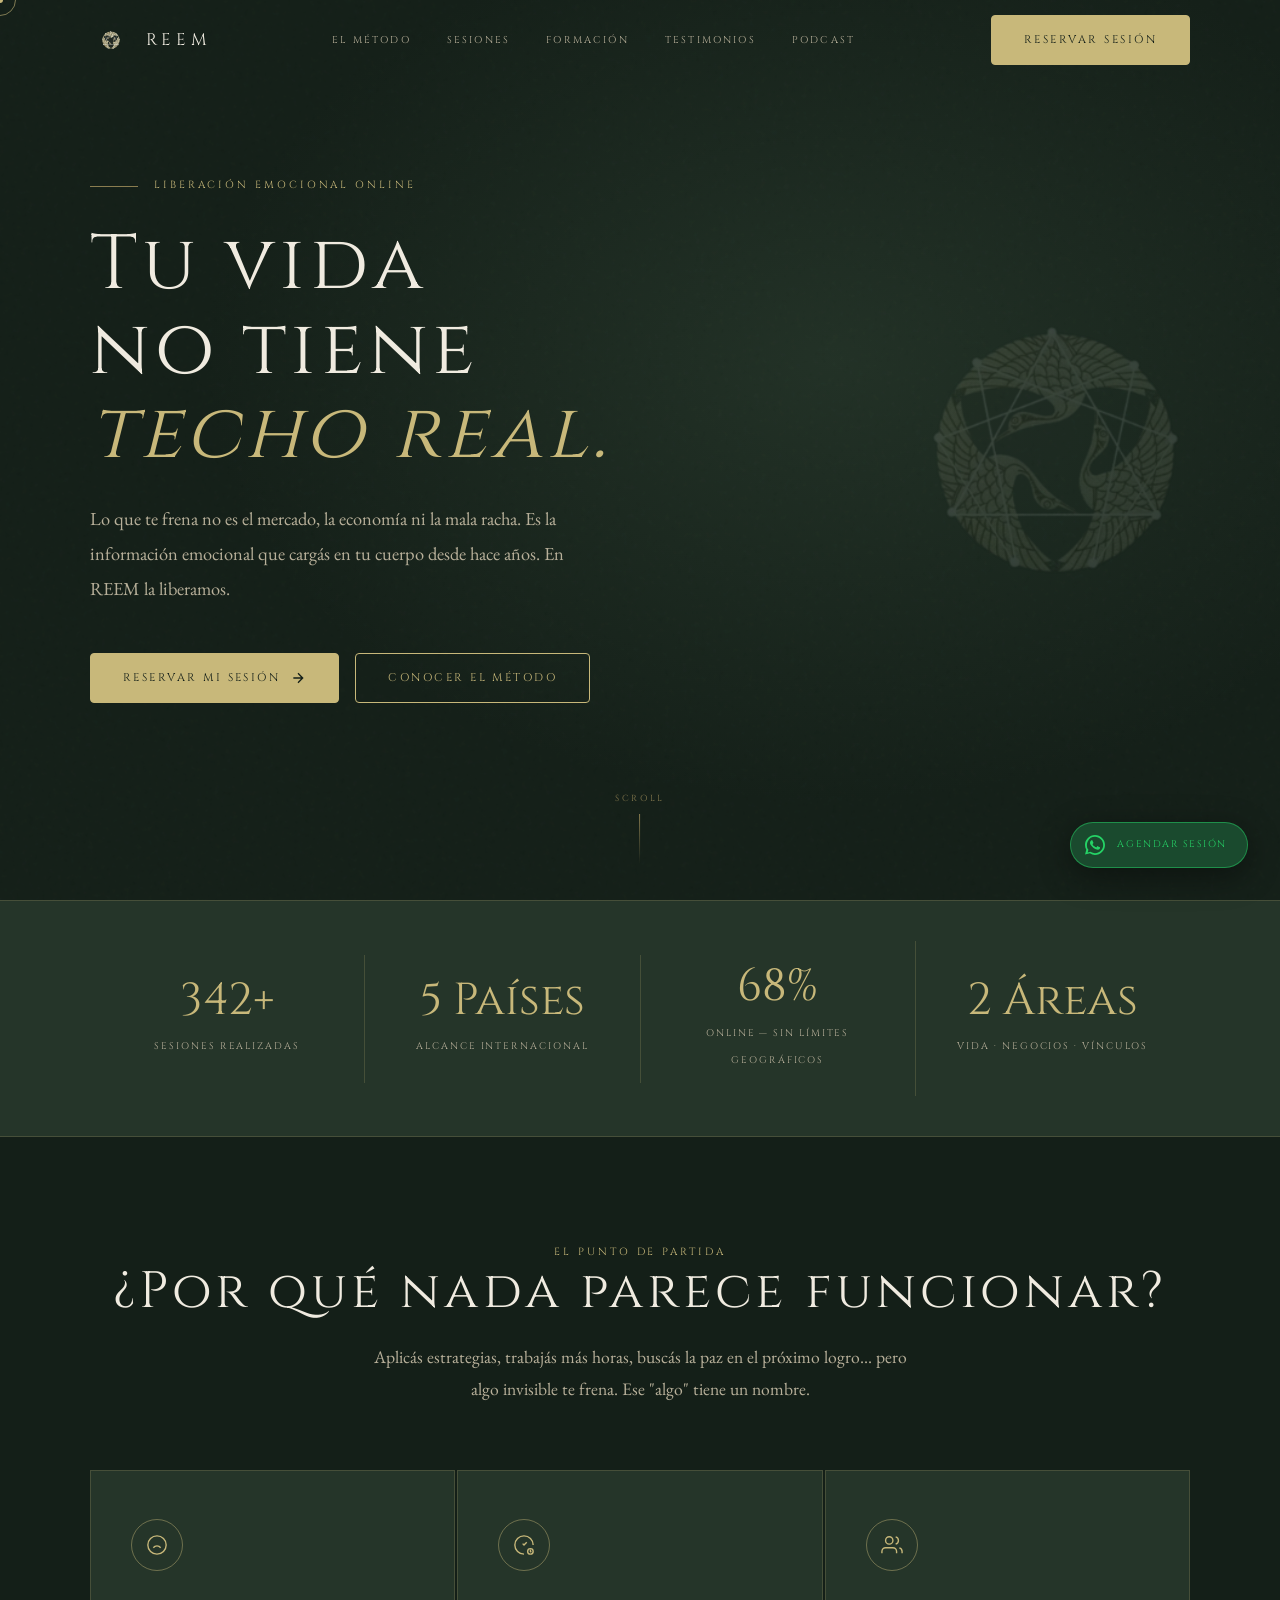
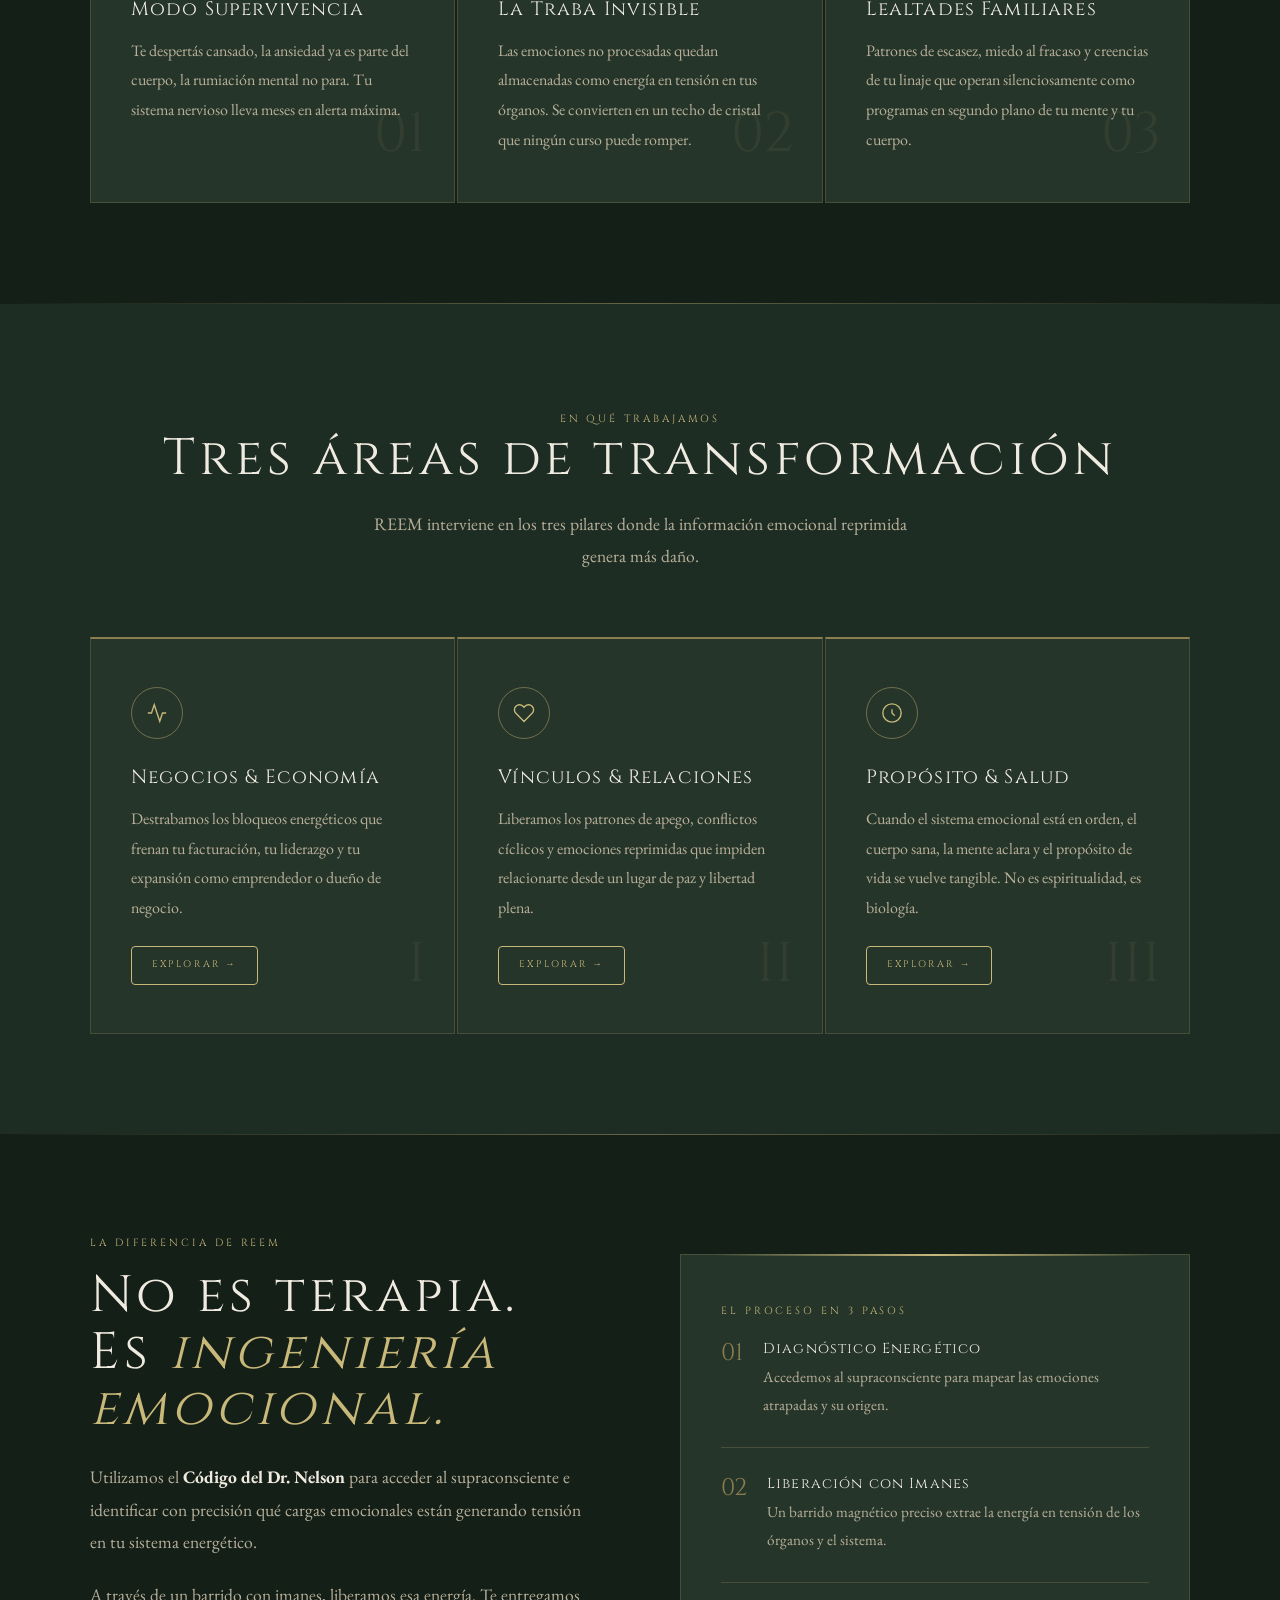
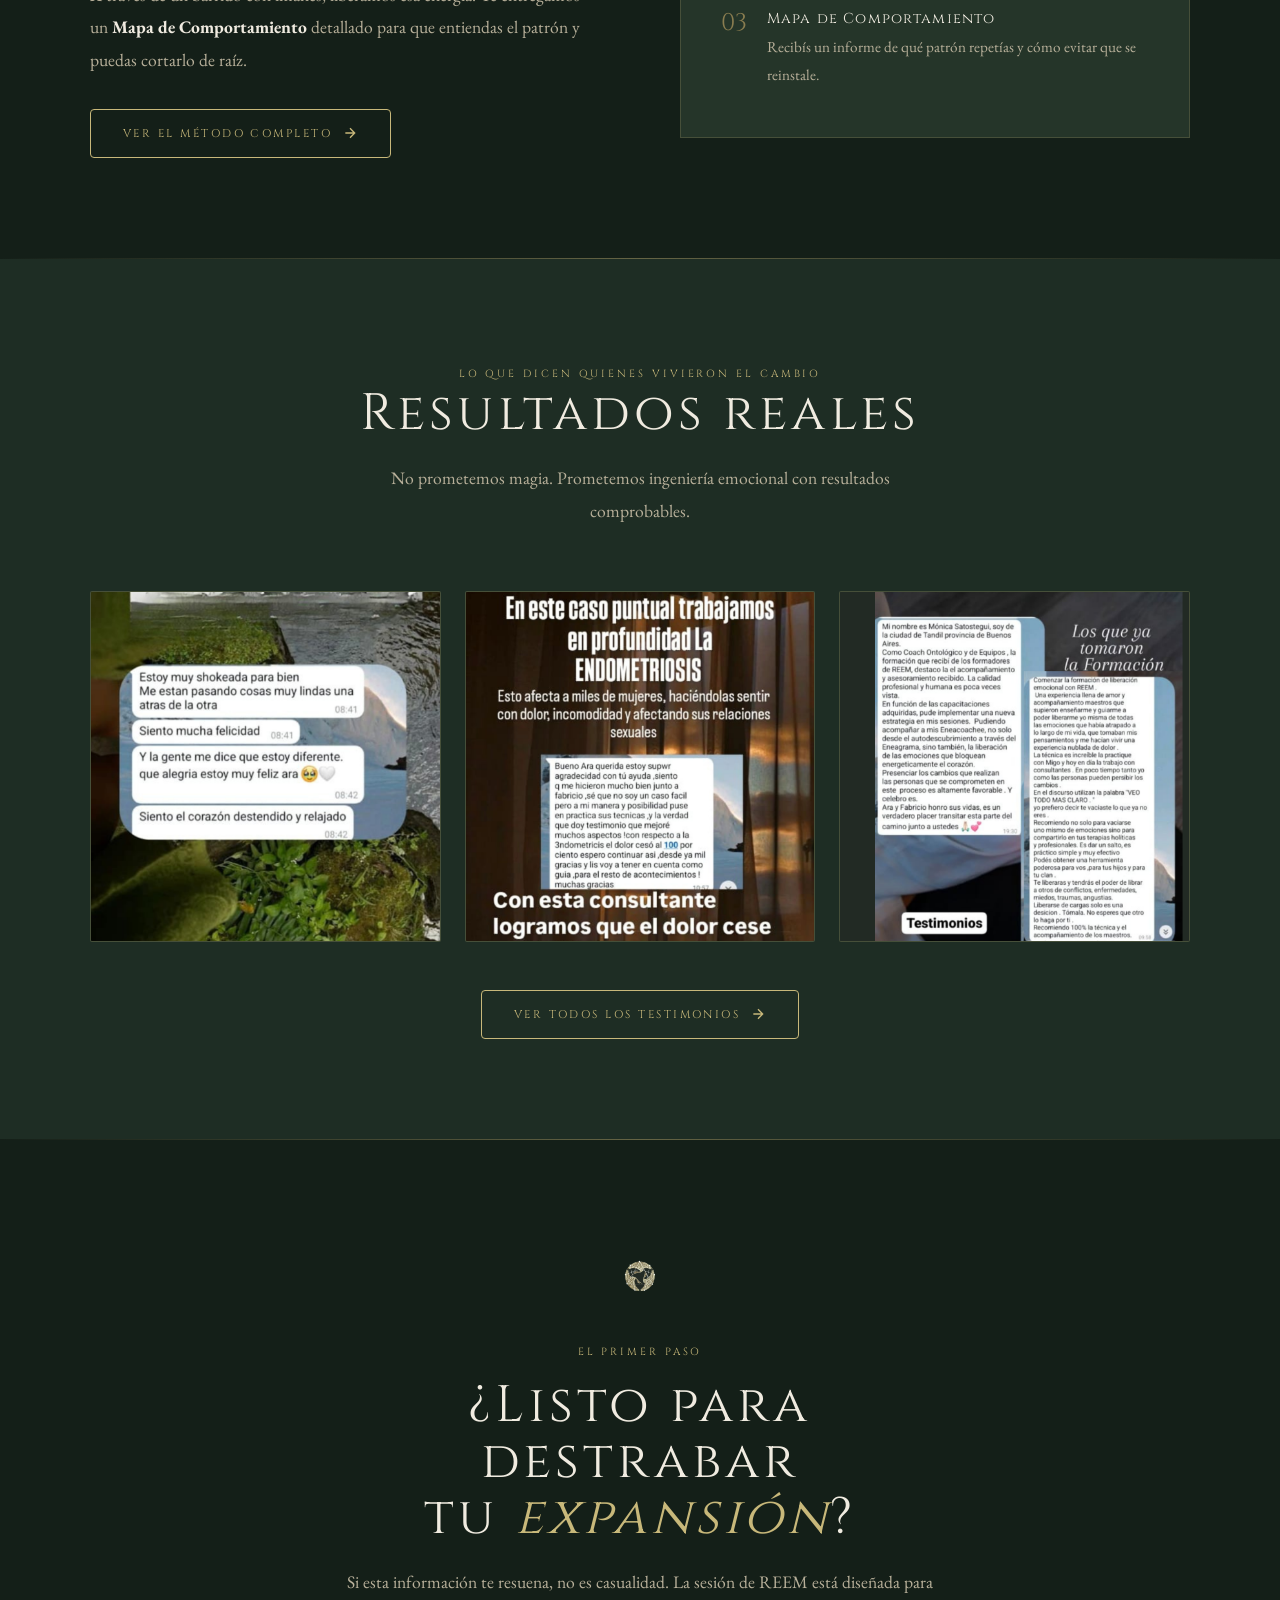
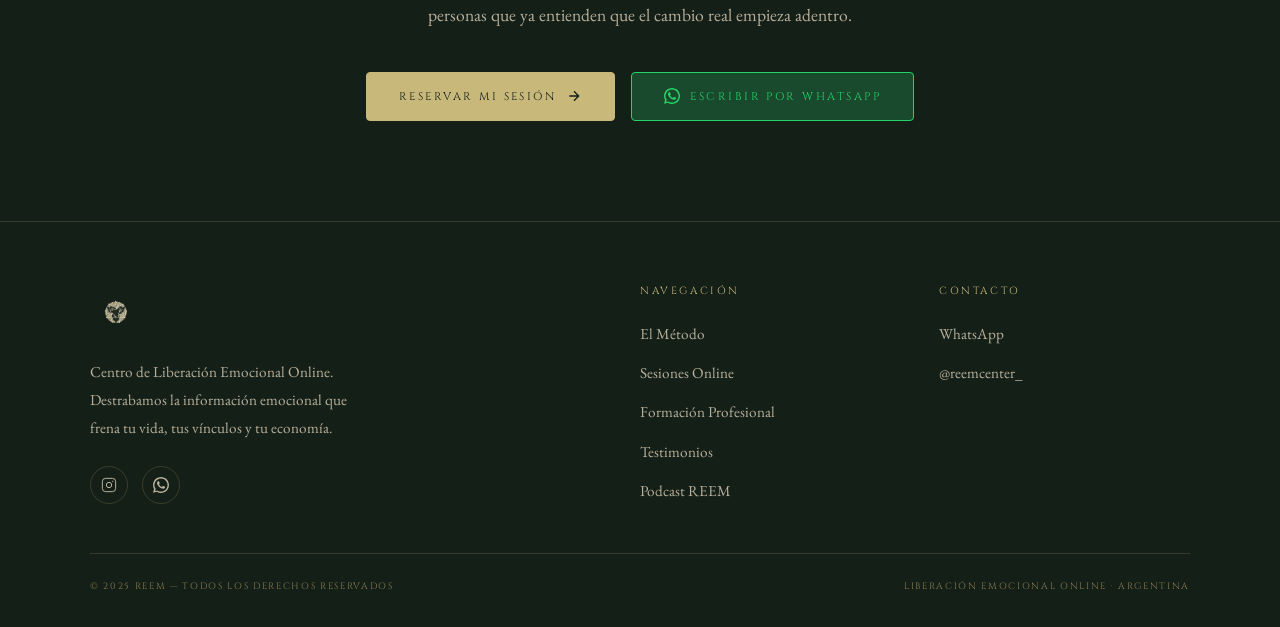
==== index.html @ 7fcaaf8c "Deployment: website files at root for GitHub Pages" ====
<!DOCTYPE html>
<html lang="es">
<head>
  <meta charset="UTF-8" />
  <meta name="viewport" content="width=device-width, initial-scale=1.0" />
  <title>REEM — Liberación Emocional & Orden Interno</title>
  <meta name="description" content="REEM es un centro de Liberación Emocional Online que combina biomagnetismo, biología emocional y el Código del Dr. Nelson para destrabar tu vida, negocios y vínculos." />
  <link rel="icon" type="image/png" href="assets/img/logo.png" />
  <link rel="stylesheet" href="assets/css/style.css" />
</head>
<body>

  <!-- Cursor -->
  <div class="cursor-dot"></div>
  <div class="cursor-ring"></div>

  <!-- WhatsApp Float -->
  <a class="wa-float" href="https://wa.me/+5493513995002" target="_blank" rel="noopener">
    <svg xmlns="http://www.w3.org/2000/svg" width="20" height="20" fill="currentColor" viewBox="0 0 24 24">
      <path d="M17.472 14.382c-.297-.149-1.758-.867-2.03-.967-.273-.099-.471-.148-.67.15-.197.297-.767.966-.94 1.164-.173.199-.347.223-.644.075-.297-.15-1.255-.463-2.39-1.475-.883-.788-1.48-1.761-1.653-2.059-.173-.297-.018-.458.13-.606.134-.133.298-.347.446-.52.149-.174.198-.298.298-.497.099-.198.05-.371-.025-.52-.075-.149-.669-1.612-.916-2.207-.242-.579-.487-.5-.669-.51-.173-.008-.371-.01-.57-.01-.198 0-.52.074-.792.372-.272.297-1.04 1.016-1.04 2.479 0 1.462 1.065 2.875 1.213 3.074.149.198 2.096 3.2 5.077 4.487.709.306 1.262.489 1.694.625.712.227 1.36.195 1.871.118.571-.085 1.758-.719 2.006-1.413.248-.694.248-1.289.173-1.413-.074-.124-.272-.198-.57-.347z"/>
      <path d="M12 0C5.373 0 0 5.373 0 12c0 2.127.558 4.122 1.531 5.849L.061 23.5l5.793-1.519A11.944 11.944 0 0 0 12 24c6.627 0 12-5.373 12-12S18.627 0 12 0zm0 21.818a9.818 9.818 0 0 1-5.006-1.374l-.359-.213-3.44.902.918-3.354-.234-.374A9.818 9.818 0 0 1 12 2.182c5.425 0 9.818 4.393 9.818 9.818S17.425 21.818 12 21.818z"/>
    </svg>
    <span>Agendar Sesión</span>
  </a>

  <!-- NAV -->
  <header class="nav">
    <div class="container nav__inner">
      <a class="nav__logo" href="index.html">
        <img src="assets/img/logo.png" alt="Logo REEM" />
        <span class="nav__logo-text">REEM</span>
      </a>
      <nav class="nav__links">
        <a href="metodo.html">El Método</a>
        <a href="sesiones.html">Sesiones</a>
        <a href="formacion.html">Formación</a>
        <a href="testimonios.html">Testimonios</a>
        <a href="podcast.html">Podcast</a>
      </nav>
      <a class="btn btn-solid nav__cta" href="sesiones.html">Reservar Sesión</a>
      <button class="nav__burger" aria-label="Menú">
        <span></span><span></span><span></span>
      </button>
    </div>
  </header>
  <nav class="nav__mobile">
    <a href="metodo.html">El Método</a>
    <a href="sesiones.html">Sesiones</a>
    <a href="formacion.html">Formación</a>
    <a href="testimonios.html">Testimonios</a>
    <a href="podcast.html">Podcast</a>
    <a class="btn btn-solid" href="sesiones.html" style="text-align:center">Reservar Sesión</a>
  </nav>

  <!-- HERO -->
  <section class="hero">
    <div class="hero__bg"></div>
    <img class="hero__geometry" src="assets/img/logo.png" alt="" aria-hidden="true" />
    <div class="container">
      <div class="hero__content">
        <div class="hero__eyebrow">
          <div class="hero__eyebrow-line"></div>
          <span class="label">Liberación Emocional Online</span>
        </div>
        <h1>Tu vida<br>no tiene<br><em>techo real.</em></h1>
        <p class="hero__sub">Lo que te frena no es el mercado, la economía ni la mala racha. Es la información emocional que cargás en tu cuerpo desde hace años. En REEM la liberamos.</p>
        <div class="hero__actions">
          <a class="btn btn-solid" href="sesiones.html">
            Reservar mi Sesión
            <svg xmlns="http://www.w3.org/2000/svg" width="16" height="16" fill="none" stroke="currentColor" stroke-width="2" viewBox="0 0 24 24"><path d="M5 12h14M12 5l7 7-7 7"/></svg>
          </a>
          <a class="btn" href="metodo.html">Conocer el Método</a>
        </div>
      </div>
    </div>
    <div class="hero__scroll">
      <span>Scroll</span>
      <div class="hero__scroll-line"></div>
    </div>
  </section>

  <!-- STATS STRIP -->
  <div class="highlight-strip">
    <div class="container">
      <div class="stats-row">
        <div class="stat fade-in">
          <span class="stat__num" data-target="500" data-suffix="+">0+</span>
          <span class="stat__label">Sesiones Realizadas</span>
        </div>
        <div class="stat fade-in fade-in-delay-1">
          <span class="stat__num" data-target="8" data-suffix=" Países">0</span>
          <span class="stat__label">Alcance Internacional</span>
        </div>
        <div class="stat fade-in fade-in-delay-2">
          <span class="stat__num" data-target="100" data-suffix="%">0%</span>
          <span class="stat__label">Online — Sin Límites Geográficos</span>
        </div>
        <div class="stat fade-in fade-in-delay-3">
          <span class="stat__num" data-target="3" data-suffix=" Áreas">0</span>
          <span class="stat__label">Vida · Negocios · Vínculos</span>
        </div>
      </div>
    </div>
  </div>

  <!-- EL PROBLEMA -->
  <section style="background: var(--bg-deep);">
    <div class="container">
      <div class="section-header fade-in">
        <span class="label">El punto de partida</span>
        <h2>¿Por qué nada parece funcionar?</h2>
        <p>Aplicás estrategias, trabajás más horas, buscás la paz en el próximo logro... pero algo invisible te frena. Ese "algo" tiene un nombre.</p>
      </div>
      <div class="cards-grid">
        <div class="card fade-in">
          <div class="card__icon">
            <svg xmlns="http://www.w3.org/2000/svg" width="22" height="22" fill="none" stroke="currentColor" stroke-width="1.5" viewBox="0 0 24 24"><path d="M12 2a10 10 0 1 0 0 20 10 10 0 0 0 0-20z"/><path d="M8 15s1.5-2 4-2 4 2 4 2"/><path d="M9 9h.01M15 9h.01"/></svg>
          </div>
          <h3>Modo Supervivencia</h3>
          <p>Te despertás cansado, la ansiedad ya es parte del cuerpo, la rumiación mental no para. Tu sistema nervioso lleva meses en alerta máxima.</p>
          <span class="card__num">01</span>
        </div>
        <div class="card fade-in fade-in-delay-1">
          <div class="card__icon">
            <svg xmlns="http://www.w3.org/2000/svg" width="22" height="22" fill="none" stroke="currentColor" stroke-width="1.5" viewBox="0 0 24 24"><path d="M12 22C6.5 22 2 17.5 2 12S6.5 2 12 2s10 4.5 10 10"/><path d="M15 9l-3 3-1.5-1.5"/><circle cx="19" cy="19" r="3"/><path d="M19 17v2l1 1"/></svg>
          </div>
          <h3>La Traba Invisible</h3>
          <p>Las emociones no procesadas quedan almacenadas como energía en tensión en tus órganos. Se convierten en un techo de cristal que ningún curso puede romper.</p>
          <span class="card__num">02</span>
        </div>
        <div class="card fade-in fade-in-delay-2">
          <div class="card__icon">
            <svg xmlns="http://www.w3.org/2000/svg" width="22" height="22" fill="none" stroke="currentColor" stroke-width="1.5" viewBox="0 0 24 24"><path d="M17 21v-2a4 4 0 0 0-4-4H5a4 4 0 0 0-4 4v2"/><circle cx="9" cy="7" r="4"/><path d="M23 21v-2a4 4 0 0 0-3-3.87"/><path d="M16 3.13a4 4 0 0 1 0 7.75"/></svg>
          </div>
          <h3>Lealtades Familiares</h3>
          <p>Patrones de escasez, miedo al fracaso y creencias de tu linaje que operan silenciosamente como programas en segundo plano de tu mente y tu cuerpo.</p>
          <span class="card__num">03</span>
        </div>
      </div>
    </div>
  </section>

  <div class="divider"></div>

  <!-- LOS PILARES -->
  <section style="background: var(--bg);">
    <div class="container">
      <div class="section-header fade-in">
        <span class="label">En qué trabajamos</span>
        <h2>Tres áreas de transformación</h2>
        <p>REEM interviene en los tres pilares donde la información emocional reprimida genera más daño.</p>
      </div>
      <div class="cards-grid">
        <div class="card fade-in" style="border-top: 2px solid var(--gold-dim);">
          <div class="card__icon">
            <svg xmlns="http://www.w3.org/2000/svg" width="22" height="22" fill="none" stroke="currentColor" stroke-width="1.5" viewBox="0 0 24 24"><path d="M22 12h-4l-3 9L9 3l-3 9H2"/></svg>
          </div>
          <h3>Negocios & Economía</h3>
          <p>Destrabamos los bloqueos energéticos que frenan tu facturación, tu liderazgo y tu expansión como emprendedor o dueño de negocio.</p>
          <a href="sesiones.html" class="btn" style="margin-top: 24px; font-size:.6rem; padding: 10px 20px;">Explorar →</a>
          <span class="card__num">I</span>
        </div>
        <div class="card fade-in fade-in-delay-1" style="border-top: 2px solid var(--gold-dim);">
          <div class="card__icon">
            <svg xmlns="http://www.w3.org/2000/svg" width="22" height="22" fill="none" stroke="currentColor" stroke-width="1.5" viewBox="0 0 24 24"><path d="M20.84 4.61a5.5 5.5 0 0 0-7.78 0L12 5.67l-1.06-1.06a5.5 5.5 0 0 0-7.78 7.78l1.06 1.06L12 21.23l7.78-7.78 1.06-1.06a5.5 5.5 0 0 0 0-7.78z"/></svg>
          </div>
          <h3>Vínculos & Relaciones</h3>
          <p>Liberamos los patrones de apego, conflictos cíclicos y emociones reprimidas que impiden relacionarte desde un lugar de paz y libertad plena.</p>
          <a href="sesiones.html" class="btn" style="margin-top: 24px; font-size:.6rem; padding: 10px 20px;">Explorar →</a>
          <span class="card__num">II</span>
        </div>
        <div class="card fade-in fade-in-delay-2" style="border-top: 2px solid var(--gold-dim);">
          <div class="card__icon">
            <svg xmlns="http://www.w3.org/2000/svg" width="22" height="22" fill="none" stroke="currentColor" stroke-width="1.5" viewBox="0 0 24 24"><circle cx="12" cy="12" r="10"/><path d="M12 8v4l3 3"/></svg>
          </div>
          <h3>Propósito & Salud</h3>
          <p>Cuando el sistema emocional está en orden, el cuerpo sana, la mente aclara y el propósito de vida se vuelve tangible. No es espiritualidad, es biología.</p>
          <a href="sesiones.html" class="btn" style="margin-top: 24px; font-size:.6rem; padding: 10px 20px;">Explorar →</a>
          <span class="card__num">III</span>
        </div>
      </div>
    </div>
  </section>

  <div class="divider"></div>

  <!-- MÉTODO PREVIEW -->
  <section style="background: var(--bg-deep);">
    <div class="container">
      <div style="display: grid; grid-template-columns: 1fr 1fr; gap: 80px; align-items: center;">
        <div class="fade-in">
          <span class="label" style="display:block; margin-bottom:16px;">La diferencia de REEM</span>
          <h2 style="margin-bottom: 24px;">No es terapia.<br>Es <em style="color:var(--gold); font-style:italic;">ingeniería emocional.</em></h2>
          <p style="color: var(--cream-dim); margin-bottom: 20px;">Utilizamos el <strong style="color:var(--cream);">Código del Dr. Nelson</strong> para acceder al supraconsciente e identificar con precisión qué cargas emocionales están generando tensión en tu sistema energético.</p>
          <p style="color: var(--cream-dim); margin-bottom: 32px;">A través de un barrido con imanes, liberamos esa energía. Te entregamos un <strong style="color:var(--cream);">Mapa de Comportamiento</strong> detallado para que entiendas el patrón y puedas cortarlo de raíz.</p>
          <a class="btn" href="metodo.html">
            Ver el Método Completo
            <svg xmlns="http://www.w3.org/2000/svg" width="16" height="16" fill="none" stroke="currentColor" stroke-width="2" viewBox="0 0 24 24"><path d="M5 12h14M12 5l7 7-7 7"/></svg>
          </a>
        </div>
        <div class="fade-in fade-in-delay-2" style="position:relative;">
          <div style="border: 1px solid var(--border); padding: 48px 40px; background: var(--bg-card); position: relative;">
            <div style="position:absolute; top:-1px; left: 32px; right: 32px; height:2px; background: linear-gradient(to right, transparent, var(--gold), transparent);"></div>
            <div class="label" style="margin-bottom: 20px;">El proceso en 3 pasos</div>
            <div style="display:flex; flex-direction:column; gap: 28px;">
              <div style="display:flex; gap: 20px; align-items: flex-start;">
                <span style="font-family:var(--font-display); font-size:1.5rem; color:var(--gold-dim); line-height:1; flex-shrink:0;">01</span>
                <div>
                  <h4 style="font-size:0.9rem; letter-spacing:0.08em; margin-bottom:6px;">Diagnóstico Energético</h4>
                  <p style="color:var(--cream-dim); font-size:0.95rem;">Accedemos al supraconsciente para mapear las emociones atrapadas y su origen.</p>
                </div>
              </div>
              <div style="height:1px; background:var(--border);"></div>
              <div style="display:flex; gap: 20px; align-items: flex-start;">
                <span style="font-family:var(--font-display); font-size:1.5rem; color:var(--gold-dim); line-height:1; flex-shrink:0;">02</span>
                <div>
                  <h4 style="font-size:0.9rem; letter-spacing:0.08em; margin-bottom:6px;">Liberación con Imanes</h4>
                  <p style="color:var(--cream-dim); font-size:0.95rem;">Un barrido magnético preciso extrae la energía en tensión de los órganos y el sistema.</p>
                </div>
              </div>
              <div style="height:1px; background:var(--border);"></div>
              <div style="display:flex; gap: 20px; align-items: flex-start;">
                <span style="font-family:var(--font-display); font-size:1.5rem; color:var(--gold-dim); line-height:1; flex-shrink:0;">03</span>
                <div>
                  <h4 style="font-size:0.9rem; letter-spacing:0.08em; margin-bottom:6px;">Mapa de Comportamiento</h4>
                  <p style="color:var(--cream-dim); font-size:0.95rem;">Recibís un informe de qué patrón repetías y cómo evitar que se reinstale.</p>
                </div>
              </div>
            </div>
          </div>
        </div>
      </div>
    </div>

    <style>
      @media (max-width: 800px) {
        .metodo-grid { grid-template-columns: 1fr !important; }
      }
    </style>
  </section>

  <div class="divider"></div>

  <!-- TESTIMONIOS PREVIEW -->
  <section style="background: var(--bg);">
    <div class="container">
      <div class="section-header fade-in">
        <span class="label">Lo que dicen quienes vivieron el cambio</span>
        <h2>Resultados reales</h2>
        <p>No prometemos magia. Prometemos ingeniería emocional con resultados comprobables.</p>
      </div>
      <div class="testimonials-grid">
        <div class="testi-card fade-in">
          <img src="assets/img/testi-1.png" alt="Testimonio 1 REEM" />
        </div>
        <div class="testi-card fade-in fade-in-delay-1">
          <img src="assets/img/testi-2.png" alt="Testimonio endometriosis REEM" />
        </div>
        <div class="testi-card fade-in fade-in-delay-2">
          <img src="assets/img/testi-6.png" alt="Testimonio formación REEM" />
        </div>
      </div>
      <div style="text-align:center; margin-top: 48px;">
        <a class="btn" href="testimonios.html">
          Ver todos los testimonios
          <svg xmlns="http://www.w3.org/2000/svg" width="16" height="16" fill="none" stroke="currentColor" stroke-width="2" viewBox="0 0 24 24"><path d="M5 12h14M12 5l7 7-7 7"/></svg>
        </a>
      </div>
    </div>
  </section>

  <div class="divider"></div>

  <!-- CTA FINAL -->
  <section style="background: var(--bg-deep); text-align: center;">
    <div class="container">
      <div style="max-width:600px; margin: 0 auto;" class="fade-in">
        <img src="assets/img/logo.png" alt="Logo REEM" style="width:72px; margin: 0 auto 32px;" />
        <span class="label" style="display:block; margin-bottom:16px;">El primer paso</span>
        <h2 style="margin-bottom:20px;">¿Listo para destrabar<br>tu <em style="color:var(--gold); font-style:italic;">expansión</em>?</h2>
        <p style="color:var(--cream-dim); margin-bottom: 40px;">Si esta información te resuena, no es casualidad. La sesión de REEM está diseñada para personas que ya entienden que el cambio real empieza adentro.</p>
        <div style="display:flex; gap:16px; justify-content:center; flex-wrap:wrap;">
          <a class="btn btn-solid" href="sesiones.html">
            Reservar mi Sesión
            <svg xmlns="http://www.w3.org/2000/svg" width="16" height="16" fill="none" stroke="currentColor" stroke-width="2" viewBox="0 0 24 24"><path d="M5 12h14M12 5l7 7-7 7"/></svg>
          </a>
          <a class="btn btn-wa" href="https://wa.me/+5493513995002" target="_blank">
            <svg xmlns="http://www.w3.org/2000/svg" width="16" height="16" fill="currentColor" viewBox="0 0 24 24"><path d="M17.472 14.382c-.297-.149-1.758-.867-2.03-.967-.273-.099-.471-.148-.67.15-.197.297-.767.966-.94 1.164-.173.199-.347.223-.644.075-.297-.15-1.255-.463-2.39-1.475-.883-.788-1.48-1.761-1.653-2.059-.173-.297-.018-.458.13-.606.134-.133.298-.347.446-.52.149-.174.198-.298.298-.497.099-.198.05-.371-.025-.52-.075-.149-.669-1.612-.916-2.207-.242-.579-.487-.5-.669-.51-.173-.008-.371-.01-.57-.01-.198 0-.52.074-.792.372-.272.297-1.04 1.016-1.04 2.479 0 1.462 1.065 2.875 1.213 3.074.149.198 2.096 3.2 5.077 4.487.709.306 1.262.489 1.694.625.712.227 1.36.195 1.871.118.571-.085 1.758-.719 2.006-1.413.248-.694.248-1.289.173-1.413-.074-.124-.272-.198-.57-.347z"/><path d="M12 0C5.373 0 0 5.373 0 12c0 2.127.558 4.122 1.531 5.849L.061 23.5l5.793-1.519A11.944 11.944 0 0 0 12 24c6.627 0 12-5.373 12-12S18.627 0 12 0zm0 21.818a9.818 9.818 0 0 1-5.006-1.374l-.359-.213-3.44.902.918-3.354-.234-.374A9.818 9.818 0 0 1 12 2.182c5.425 0 9.818 4.393 9.818 9.818S17.425 21.818 12 21.818z"/></svg>
            Escribir por WhatsApp
          </a>
        </div>
      </div>
    </div>
  </section>

  <!-- FOOTER -->
  <footer class="footer">
    <div class="container">
      <div class="footer__grid">
        <div class="footer__brand">
          <img src="assets/img/logo.png" alt="REEM Logo" />
          <p>Centro de Liberación Emocional Online. Destrabamos la información emocional que frena tu vida, tus vínculos y tu economía.</p>
          <div class="footer__social">
            <a href="https://www.instagram.com/reemcenter_/" target="_blank" aria-label="Instagram REEM">
              <svg xmlns="http://www.w3.org/2000/svg" width="16" height="16" fill="none" stroke="currentColor" stroke-width="1.5" viewBox="0 0 24 24"><rect x="2" y="2" width="20" height="20" rx="5" ry="5"/><circle cx="12" cy="12" r="4"/><circle cx="17.5" cy="6.5" r="1" fill="currentColor" stroke="none"/></svg>
            </a>
            <a href="https://wa.me/+5493513995002" target="_blank" aria-label="WhatsApp REEM">
              <svg xmlns="http://www.w3.org/2000/svg" width="16" height="16" fill="currentColor" viewBox="0 0 24 24"><path d="M17.472 14.382c-.297-.149-1.758-.867-2.03-.967-.273-.099-.471-.148-.67.15-.197.297-.767.966-.94 1.164-.173.199-.347.223-.644.075-.297-.15-1.255-.463-2.39-1.475-.883-.788-1.48-1.761-1.653-2.059-.173-.297-.018-.458.13-.606.134-.133.298-.347.446-.52.149-.174.198-.298.298-.497.099-.198.05-.371-.025-.52-.075-.149-.669-1.612-.916-2.207-.242-.579-.487-.5-.669-.51-.173-.008-.371-.01-.57-.01-.198 0-.52.074-.792.372-.272.297-1.04 1.016-1.04 2.479 0 1.462 1.065 2.875 1.213 3.074.149.198 2.096 3.2 5.077 4.487.709.306 1.262.489 1.694.625.712.227 1.36.195 1.871.118.571-.085 1.758-.719 2.006-1.413.248-.694.248-1.289.173-1.413-.074-.124-.272-.198-.57-.347z"/><path d="M12 0C5.373 0 0 5.373 0 12c0 2.127.558 4.122 1.531 5.849L.061 23.5l5.793-1.519A11.944 11.944 0 0 0 12 24c6.627 0 12-5.373 12-12S18.627 0 12 0zm0 21.818a9.818 9.818 0 0 1-5.006-1.374l-.359-.213-3.44.902.918-3.354-.234-.374A9.818 9.818 0 0 1 12 2.182c5.425 0 9.818 4.393 9.818 9.818S17.425 21.818 12 21.818z"/></svg>
            </a>
          </div>
        </div>
        <div class="footer__col">
          <h4>Navegación</h4>
          <ul>
            <li><a href="metodo.html">El Método</a></li>
            <li><a href="sesiones.html">Sesiones Online</a></li>
            <li><a href="formacion.html">Formación Profesional</a></li>
            <li><a href="testimonios.html">Testimonios</a></li>
            <li><a href="podcast.html">Podcast REEM</a></li>
          </ul>
        </div>
        <div class="footer__col">
          <h4>Contacto</h4>
          <ul>
            <li><a href="https://wa.me/+5493513995002" target="_blank">WhatsApp</a></li>
            <li><a href="https://www.instagram.com/reemcenter_/" target="_blank">@reemcenter_</a></li>
          </ul>
        </div>
      </div>
      <div class="footer__bottom">
        <p>© 2025 REEM — Todos los derechos reservados</p>
        <p>Liberación Emocional Online · Argentina</p>
      </div>
    </div>
  </footer>

  <script src="assets/js/main.js"></script>
</body>
</html>
---- assets/css/style.css ----
/* ============================================
   REEM — Global Stylesheet
   Aesthetic: Luxury Dark Mystic
   ============================================ */

@import url('https://fonts.googleapis.com/css2?family=Cormorant+Garamond:ital,wght@0,300;0,400;0,500;0,600;1,300;1,400&family=Cinzel:wght@400;500;600&family=EB+Garamond:ital,wght@0,400;0,500;1,400&display=swap');

/* ---- VARIABLES ---- */
:root {
  --bg:          #1e2d24;
  --bg-deep:     #141f18;
  --bg-card:     #253529;
  --bg-hover:    #2e4035;
  --gold:        #c8b87a;
  --gold-light:  #e0d09a;
  --gold-dim:    #8a7d50;
  --cream:       #f0ebe0;
  --cream-dim:   #b8b09a;
  --white:       #ffffff;
  --border:      rgba(200, 184, 122, 0.2);
  --border-strong: rgba(200, 184, 122, 0.45);
  --shadow:      0 20px 60px rgba(0,0,0,0.5);
  --shadow-gold: 0 0 40px rgba(200, 184, 122, 0.12);

  --font-display: 'Cinzel', serif;
  --font-body:    'Cormorant Garamond', serif;
  --font-text:    'EB Garamond', serif;

  --nav-h: 80px;
  --section-pad: 100px;
  --max-w: 1180px;
  --radius: 4px;

  --transition: 0.4s cubic-bezier(0.25, 0.46, 0.45, 0.94);
}

/* ---- RESET ---- */
*, *::before, *::after { box-sizing: border-box; margin: 0; padding: 0; }
html { scroll-behavior: smooth; font-size: 16px; }
body {
  font-family: var(--font-body);
  background-color: var(--bg-deep);
  color: var(--cream);
  line-height: 1.7;
  overflow-x: hidden;
  cursor: none;
}
img { max-width: 100%; height: auto; display: block; }
a { text-decoration: none; color: inherit; }
ul { list-style: none; }
button { font-family: inherit; cursor: none; }

/* ---- CUSTOM CURSOR ---- */
.cursor-dot,
.cursor-ring {
  position: fixed;
  border-radius: 50%;
  pointer-events: none;
  z-index: 9999;
  transform: translate(-50%, -50%);
  transition: opacity 0.3s;
}
.cursor-dot {
  width: 6px; height: 6px;
  background: var(--gold);
}
.cursor-ring {
  width: 32px; height: 32px;
  border: 1px solid rgba(200,184,122,0.6);
  transition: transform 0.15s ease, width 0.3s, height 0.3s, border-color 0.3s;
}
.cursor-ring.hover {
  width: 56px; height: 56px;
  border-color: var(--gold);
  background: rgba(200,184,122,0.06);
}

/* ---- SCROLLBAR ---- */
::-webkit-scrollbar { width: 5px; }
::-webkit-scrollbar-track { background: var(--bg-deep); }
::-webkit-scrollbar-thumb { background: var(--gold-dim); border-radius: 10px; }

/* ---- NOISE OVERLAY ---- */
body::before {
  content: '';
  position: fixed; inset: 0;
  background-image: url("data:image/svg+xml,%3Csvg viewBox='0 0 200 200' xmlns='http://www.w3.org/2000/svg'%3E%3Cfilter id='n'%3E%3CfeTurbulence type='fractalNoise' baseFrequency='0.75' numOctaves='4' stitchTiles='stitch'/%3E%3C/filter%3E%3Crect width='100%25' height='100%25' filter='url(%23n)' opacity='0.04'/%3E%3C/svg%3E");
  pointer-events: none;
  z-index: 1;
  opacity: 0.5;
}

/* ---- TYPOGRAPHY ---- */
h1, h2, h3, h4 { font-family: var(--font-display); font-weight: 400; line-height: 1.1; }
h1 { font-size: clamp(2.8rem, 6vw, 5.5rem); letter-spacing: 0.06em; }
h2 { font-size: clamp(2rem, 4vw, 3.2rem); letter-spacing: 0.08em; }
h3 { font-size: clamp(1.3rem, 2.5vw, 1.8rem); letter-spacing: 0.06em; }
p { font-family: var(--font-text); font-size: 1.1rem; font-weight: 400; line-height: 1.85; }

.label {
  font-family: var(--font-display);
  font-size: 0.65rem;
  letter-spacing: 0.28em;
  text-transform: uppercase;
  color: var(--gold);
}
.gold { color: var(--gold); }
.cream { color: var(--cream); }

/* ---- LAYOUT ---- */
.container {
  width: 100%;
  max-width: var(--max-w);
  margin: 0 auto;
  padding: 0 40px;
}
section { padding: var(--section-pad) 0; position: relative; }

/* ---- DECORATIVE LINE ---- */
.dec-line {
  display: flex;
  align-items: center;
  gap: 16px;
  margin-bottom: 20px;
}
.dec-line::before, .dec-line::after {
  content: '';
  height: 1px;
  flex: 1;
  background: linear-gradient(to right, transparent, var(--gold-dim));
}
.dec-line::before { background: linear-gradient(to left, transparent, var(--gold-dim)); }

/* ---- BUTTONS ---- */
.btn {
  display: inline-flex;
  align-items: center;
  gap: 10px;
  padding: 14px 32px;
  font-family: var(--font-display);
  font-size: 0.7rem;
  letter-spacing: 0.22em;
  text-transform: uppercase;
  border: 1px solid var(--gold);
  color: var(--gold);
  background: transparent;
  border-radius: var(--radius);
  transition: var(--transition);
  position: relative;
  overflow: hidden;
}
.btn::before {
  content: '';
  position: absolute;
  inset: 0;
  background: var(--gold);
  transform: scaleX(0);
  transform-origin: left;
  transition: transform 0.4s cubic-bezier(0.25, 0.46, 0.45, 0.94);
  z-index: -1;
}
.btn:hover::before { transform: scaleX(1); }
.btn:hover { color: var(--bg-deep); }

.btn-solid {
  background: var(--gold);
  color: var(--bg-deep);
}
.btn-solid::before { background: var(--gold-light); }
.btn-solid:hover { color: var(--bg-deep); }

.btn-wa {
  background: #1a4a2e;
  border-color: #25D366;
  color: #25D366;
}
.btn-wa::before { background: #25D366; }
.btn-wa:hover { color: var(--bg-deep); }

.btn svg { transition: transform 0.3s; }
.btn:hover svg { transform: translateX(4px); }

/* ---- NAV ---- */
.nav {
  position: fixed;
  top: 0; left: 0; right: 0;
  height: var(--nav-h);
  z-index: 1000;
  transition: background 0.4s, border-bottom 0.4s;
}
.nav.scrolled {
  background: rgba(20, 31, 24, 0.92);
  backdrop-filter: blur(20px);
  border-bottom: 1px solid var(--border);
}
.nav__inner {
  display: flex;
  align-items: center;
  justify-content: space-between;
  height: 100%;
}
.nav__logo {
  display: flex;
  align-items: center;
  gap: 14px;
}
.nav__logo img {
  width: 42px;
  height: 42px;
  object-fit: contain;
}
.nav__logo-text {
  font-family: var(--font-display);
  font-size: 1.05rem;
  letter-spacing: 0.3em;
  color: var(--cream);
}
.nav__links {
  display: flex;
  align-items: center;
  gap: 36px;
}
.nav__links a {
  font-family: var(--font-display);
  font-size: 0.62rem;
  letter-spacing: 0.22em;
  text-transform: uppercase;
  color: var(--cream-dim);
  transition: color 0.3s;
  position: relative;
}
.nav__links a::after {
  content: '';
  position: absolute;
  bottom: -3px; left: 0;
  width: 0; height: 1px;
  background: var(--gold);
  transition: width 0.3s;
}
.nav__links a:hover, .nav__links a.active { color: var(--gold); }
.nav__links a:hover::after, .nav__links a.active::after { width: 100%; }

.nav__cta { margin-left: 16px; }

.nav__burger {
  display: none;
  flex-direction: column;
  gap: 5px;
  background: none;
  border: none;
  padding: 8px;
}
.nav__burger span {
  display: block;
  width: 24px; height: 1px;
  background: var(--cream);
  transition: var(--transition);
}
.nav__burger.open span:nth-child(1) { transform: translateY(6px) rotate(45deg); }
.nav__burger.open span:nth-child(2) { opacity: 0; }
.nav__burger.open span:nth-child(3) { transform: translateY(-6px) rotate(-45deg); }

.nav__mobile {
  display: none;
  position: fixed;
  top: var(--nav-h); left: 0; right: 0;
  background: rgba(20, 31, 24, 0.98);
  backdrop-filter: blur(20px);
  border-bottom: 1px solid var(--border);
  padding: 32px 40px;
  flex-direction: column;
  gap: 24px;
  z-index: 999;
}
.nav__mobile.open { display: flex; }
.nav__mobile a {
  font-family: var(--font-display);
  font-size: 0.75rem;
  letter-spacing: 0.22em;
  text-transform: uppercase;
  color: var(--cream-dim);
  transition: color 0.3s;
}
.nav__mobile a:hover { color: var(--gold); }

/* ---- HERO ---- */
.hero {
  min-height: 100vh;
  display: flex;
  align-items: center;
  position: relative;
  overflow: hidden;
  padding-top: var(--nav-h);
}
.hero__bg {
  position: absolute;
  inset: 0;
  background: radial-gradient(ellipse 70% 70% at 65% 40%, rgba(37, 53, 41, 0.8) 0%, var(--bg-deep) 70%);
  z-index: 0;
}
.hero__geometry {
  position: absolute;
  right: -5%;
  top: 50%;
  transform: translateY(-50%);
  width: clamp(340px, 45vw, 620px);
  opacity: 0.12;
  animation: slowRotate 60s linear infinite;
  z-index: 0;
}
@keyframes slowRotate { to { transform: translateY(-50%) rotate(360deg); } }

.hero__content {
  position: relative;
  z-index: 2;
  max-width: 640px;
}
.hero__eyebrow {
  display: flex;
  align-items: center;
  gap: 16px;
  margin-bottom: 28px;
}
.hero__eyebrow .label { color: var(--gold); }
.hero__eyebrow-line {
  width: 48px; height: 1px;
  background: var(--gold-dim);
}
.hero h1 { margin-bottom: 24px; color: var(--cream); }
.hero h1 em { font-style: italic; color: var(--gold); }
.hero__sub {
  font-size: 1.15rem;
  color: var(--cream-dim);
  margin-bottom: 48px;
  max-width: 500px;
  line-height: 1.9;
}
.hero__actions { display: flex; gap: 16px; flex-wrap: wrap; }
.hero__scroll {
  position: absolute;
  bottom: 36px;
  left: 50%;
  transform: translateX(-50%);
  display: flex;
  flex-direction: column;
  align-items: center;
  gap: 8px;
  z-index: 2;
}
.hero__scroll span {
  font-family: var(--font-display);
  font-size: 0.55rem;
  letter-spacing: 0.3em;
  text-transform: uppercase;
  color: var(--gold-dim);
}
.hero__scroll-line {
  width: 1px; height: 50px;
  background: linear-gradient(to bottom, var(--gold-dim), transparent);
  animation: scrollPulse 2s ease-in-out infinite;
}
@keyframes scrollPulse {
  0%, 100% { opacity: 0.3; transform: scaleY(0.7); }
  50% { opacity: 1; transform: scaleY(1); }
}

/* ---- SECTION HEADER ---- */
.section-header {
  text-align: center;
  margin-bottom: 64px;
}
.section-header .label { margin-bottom: 16px; }
.section-header h2 { margin-bottom: 20px; }
.section-header p { color: var(--cream-dim); max-width: 560px; margin: 0 auto; }

/* ---- PILARES / CARDS ---- */
.cards-grid {
  display: grid;
  grid-template-columns: repeat(auto-fit, minmax(280px, 1fr));
  gap: 2px;
}
.card {
  background: var(--bg-card);
  padding: 48px 40px;
  border: 1px solid var(--border);
  position: relative;
  overflow: hidden;
  transition: var(--transition);
}
.card::before {
  content: '';
  position: absolute;
  top: 0; left: 0; right: 0;
  height: 2px;
  background: linear-gradient(to right, transparent, var(--gold), transparent);
  transform: scaleX(0);
  transition: transform 0.5s;
}
.card:hover { background: var(--bg-hover); transform: translateY(-4px); }
.card:hover::before { transform: scaleX(1); }
.card__icon {
  width: 52px; height: 52px;
  border: 1px solid var(--border-strong);
  border-radius: 50%;
  display: flex; align-items: center; justify-content: center;
  margin-bottom: 28px;
  color: var(--gold);
}
.card__num {
  font-family: var(--font-display);
  font-size: 3.5rem;
  color: rgba(200, 184, 122, 0.08);
  position: absolute;
  bottom: 20px; right: 28px;
  letter-spacing: 0;
}
.card h3 { margin-bottom: 16px; font-size: 1.2rem; }
.card p { color: var(--cream-dim); font-size: 1rem; }

/* ---- TESTIMONIALS ---- */
.testimonials-grid {
  display: grid;
  grid-template-columns: repeat(auto-fit, minmax(300px, 1fr));
  gap: 24px;
}
.testi-card {
  background: var(--bg-card);
  border: 1px solid var(--border);
  border-radius: 2px;
  overflow: hidden;
  position: relative;
  transition: var(--transition);
}
.testi-card:hover { border-color: var(--gold-dim); transform: translateY(-4px); }
.testi-card img {
  width: 100%;
  object-fit: cover;
  max-height: 380px;
}
.testi-card__body {
  padding: 24px;
}
.testi-card__quote {
  font-size: 2rem;
  color: var(--gold-dim);
  line-height: 1;
  margin-bottom: 10px;
}

/* ---- FLOATING WA BUTTON ---- */
.wa-float {
  position: fixed;
  bottom: 32px; right: 32px;
  z-index: 500;
  display: flex;
  align-items: center;
  gap: 12px;
  background: #1a4a2e;
  border: 1px solid rgba(37, 211, 102, 0.5);
  padding: 12px 20px 12px 14px;
  border-radius: 50px;
  box-shadow: 0 8px 32px rgba(0,0,0,0.4);
  transition: var(--transition);
}
.wa-float:hover {
  background: #25D366;
  border-color: #25D366;
  transform: translateY(-3px);
  box-shadow: 0 12px 40px rgba(37,211,102,0.3);
}
.wa-float svg { color: #25D366; transition: color 0.3s; }
.wa-float:hover svg { color: var(--bg-deep); }
.wa-float span {
  font-family: var(--font-display);
  font-size: 0.6rem;
  letter-spacing: 0.16em;
  text-transform: uppercase;
  color: #25D366;
  transition: color 0.3s;
}
.wa-float:hover span { color: var(--bg-deep); }

/* ---- FOOTER ---- */
.footer {
  background: var(--bg-deep);
  border-top: 1px solid var(--border);
  padding: 64px 0 32px;
}
.footer__grid {
  display: grid;
  grid-template-columns: 2fr 1fr 1fr;
  gap: 48px;
  margin-bottom: 48px;
}
.footer__brand img {
  width: 52px;
  margin-bottom: 20px;
}
.footer__brand p {
  color: var(--cream-dim);
  font-size: 0.95rem;
  max-width: 280px;
  margin-bottom: 24px;
}
.footer__social {
  display: flex;
  gap: 14px;
}
.footer__social a {
  width: 38px; height: 38px;
  border: 1px solid var(--border);
  border-radius: 50%;
  display: flex; align-items: center; justify-content: center;
  color: var(--cream-dim);
  transition: var(--transition);
}
.footer__social a:hover {
  border-color: var(--gold);
  color: var(--gold);
  background: rgba(200,184,122,0.08);
}
.footer__col h4 {
  font-family: var(--font-display);
  font-size: 0.65rem;
  letter-spacing: 0.25em;
  text-transform: uppercase;
  color: var(--gold);
  margin-bottom: 24px;
}
.footer__col ul { display: flex; flex-direction: column; gap: 12px; }
.footer__col ul a {
  font-family: var(--font-text);
  font-size: 0.95rem;
  color: var(--cream-dim);
  transition: color 0.3s;
}
.footer__col ul a:hover { color: var(--gold); }
.footer__bottom {
  border-top: 1px solid var(--border);
  padding-top: 24px;
  display: flex;
  justify-content: space-between;
  align-items: center;
  flex-wrap: wrap;
  gap: 12px;
}
.footer__bottom p {
  font-family: var(--font-display);
  font-size: 0.58rem;
  letter-spacing: 0.18em;
  text-transform: uppercase;
  color: var(--gold-dim);
}

/* ---- PAGE HERO (inner pages) ---- */
.page-hero {
  min-height: 40vh;
  display: flex;
  align-items: flex-end;
  padding-top: var(--nav-h);
  padding-bottom: 60px;
  position: relative;
  overflow: hidden;
  border-bottom: 1px solid var(--border);
}
.page-hero::after {
  content: '';
  position: absolute;
  bottom: 0; left: 0; right: 0;
  height: 1px;
  background: linear-gradient(to right, transparent, var(--gold-dim), transparent);
}
.page-hero__bg {
  position: absolute;
  inset: 0;
  background: radial-gradient(ellipse 80% 100% at 50% 0%, rgba(37,53,41,0.7) 0%, var(--bg-deep) 80%);
}
.page-hero__content { position: relative; z-index: 2; }
.page-hero .label { margin-bottom: 12px; }
.page-hero h1 { color: var(--cream); }

/* ---- DIVIDER ---- */
.divider {
  height: 1px;
  background: linear-gradient(to right, transparent, var(--border-strong), transparent);
  margin: 0;
}

/* ---- FADE IN ANIMATIONS ---- */
.fade-in {
  opacity: 0;
  transform: translateY(28px);
  transition: opacity 0.8s ease, transform 0.8s ease;
}
.fade-in.visible {
  opacity: 1;
  transform: translateY(0);
}
.fade-in-delay-1 { transition-delay: 0.1s; }
.fade-in-delay-2 { transition-delay: 0.2s; }
.fade-in-delay-3 { transition-delay: 0.3s; }
.fade-in-delay-4 { transition-delay: 0.4s; }
.fade-in-delay-5 { transition-delay: 0.5s; }

/* ---- HIGHLIGHT STRIP ---- */
.highlight-strip {
  background: var(--bg-card);
  border-top: 1px solid var(--border);
  border-bottom: 1px solid var(--border);
  padding: 40px 0;
}
.stats-row {
  display: flex;
  align-items: center;
  justify-content: center;
  gap: 0;
  flex-wrap: wrap;
}
.stat {
  flex: 1;
  min-width: 160px;
  text-align: center;
  padding: 24px 32px;
  border-right: 1px solid var(--border);
}
.stat:last-child { border-right: none; }
.stat__num {
  font-family: var(--font-display);
  font-size: 2.8rem;
  color: var(--gold);
  display: block;
  line-height: 1;
  margin-bottom: 8px;
}
.stat__label {
  font-family: var(--font-display);
  font-size: 0.6rem;
  letter-spacing: 0.2em;
  text-transform: uppercase;
  color: var(--cream-dim);
}

/* ---- ACCORDION ---- */
.accordion { border-top: 1px solid var(--border); }
.accordion-item { border-bottom: 1px solid var(--border); }
.accordion-header {
  width: 100%;
  background: none;
  border: none;
  display: flex;
  align-items: center;
  justify-content: space-between;
  padding: 24px 0;
  color: var(--cream);
  font-family: var(--font-display);
  font-size: 0.85rem;
  letter-spacing: 0.1em;
  text-transform: uppercase;
  text-align: left;
  transition: color 0.3s;
}
.accordion-header:hover { color: var(--gold); }
.accordion-icon {
  width: 24px; height: 24px;
  border: 1px solid var(--border);
  border-radius: 50%;
  display: flex; align-items: center; justify-content: center;
  flex-shrink: 0;
  transition: var(--transition);
  color: var(--gold);
}
.accordion-header.open .accordion-icon { transform: rotate(45deg); background: rgba(200,184,122,0.1); }
.accordion-body {
  max-height: 0;
  overflow: hidden;
  transition: max-height 0.5s cubic-bezier(0.25, 0.46, 0.45, 0.94);
}
.accordion-body p {
  padding-bottom: 28px;
  color: var(--cream-dim);
  font-size: 1rem;
}

/* ---- RESPONSIVE ---- */
@media (max-width: 900px) {
  :root { --section-pad: 70px; --nav-h: 70px; }
  .container { padding: 0 24px; }
  .nav__links, .nav__cta { display: none; }
  .nav__burger { display: flex; }
  .footer__grid { grid-template-columns: 1fr 1fr; gap: 32px; }
  .footer__brand { grid-column: 1 / -1; }
}
@media (max-width: 600px) {
  :root { --section-pad: 56px; }
  .hero__geometry { opacity: 0.06; }
  .hero__actions { flex-direction: column; }
  .footer__grid { grid-template-columns: 1fr; }
  .stats-row { gap: 0; }
  .stat { border-right: none; border-bottom: 1px solid var(--border); }
  .stat:last-child { border-bottom: none; }
}
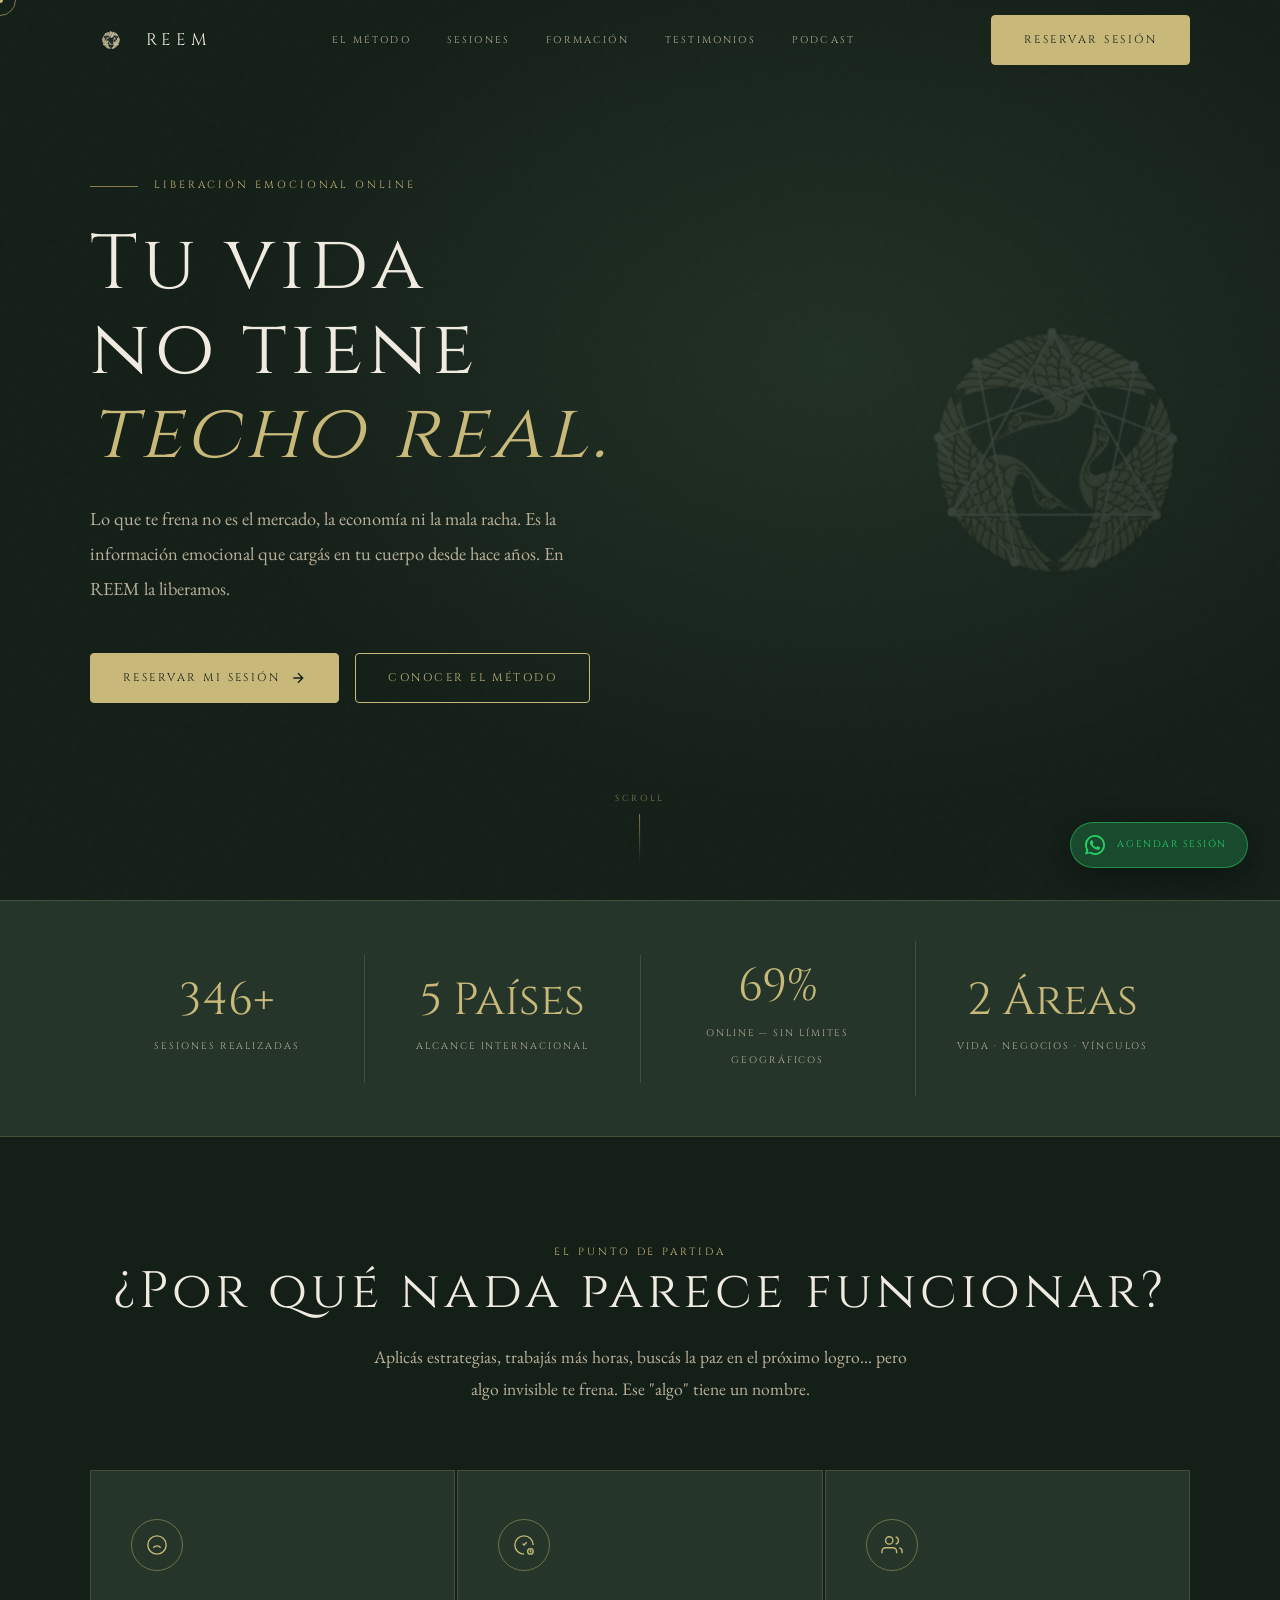
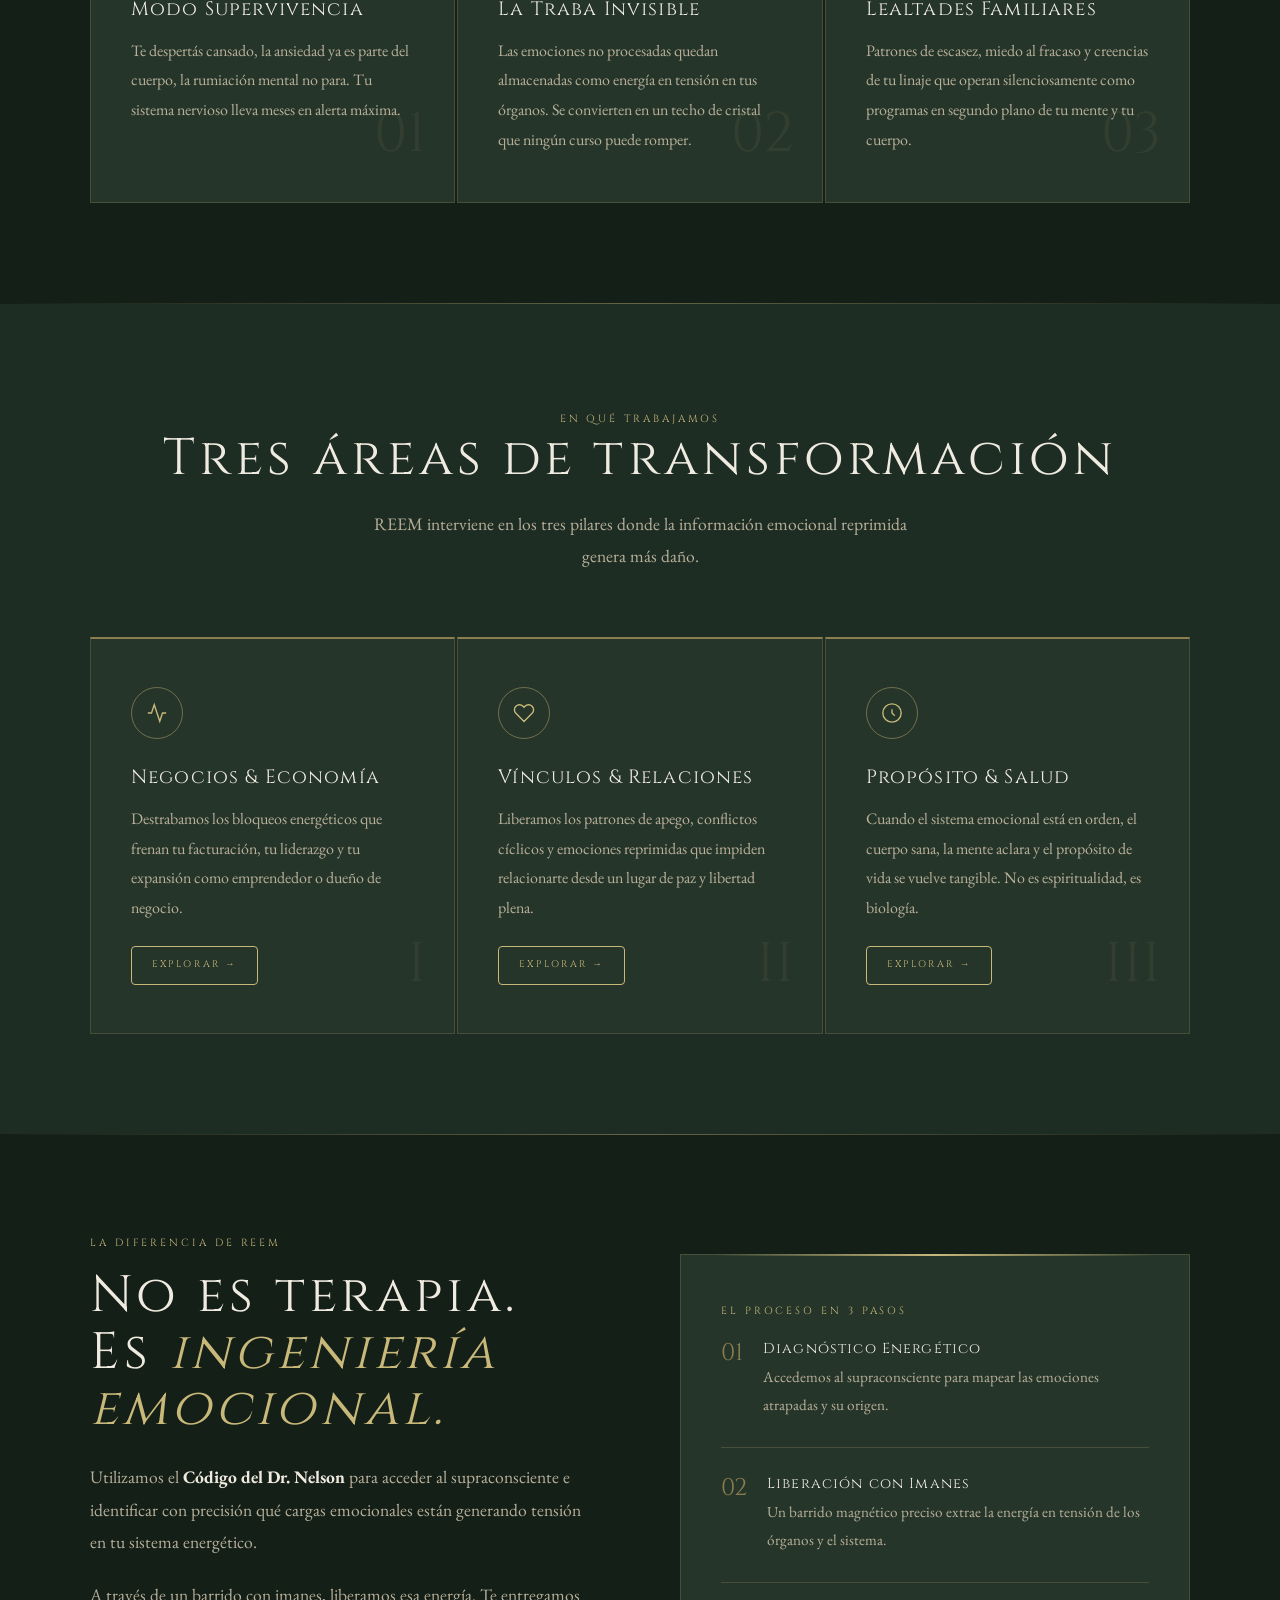
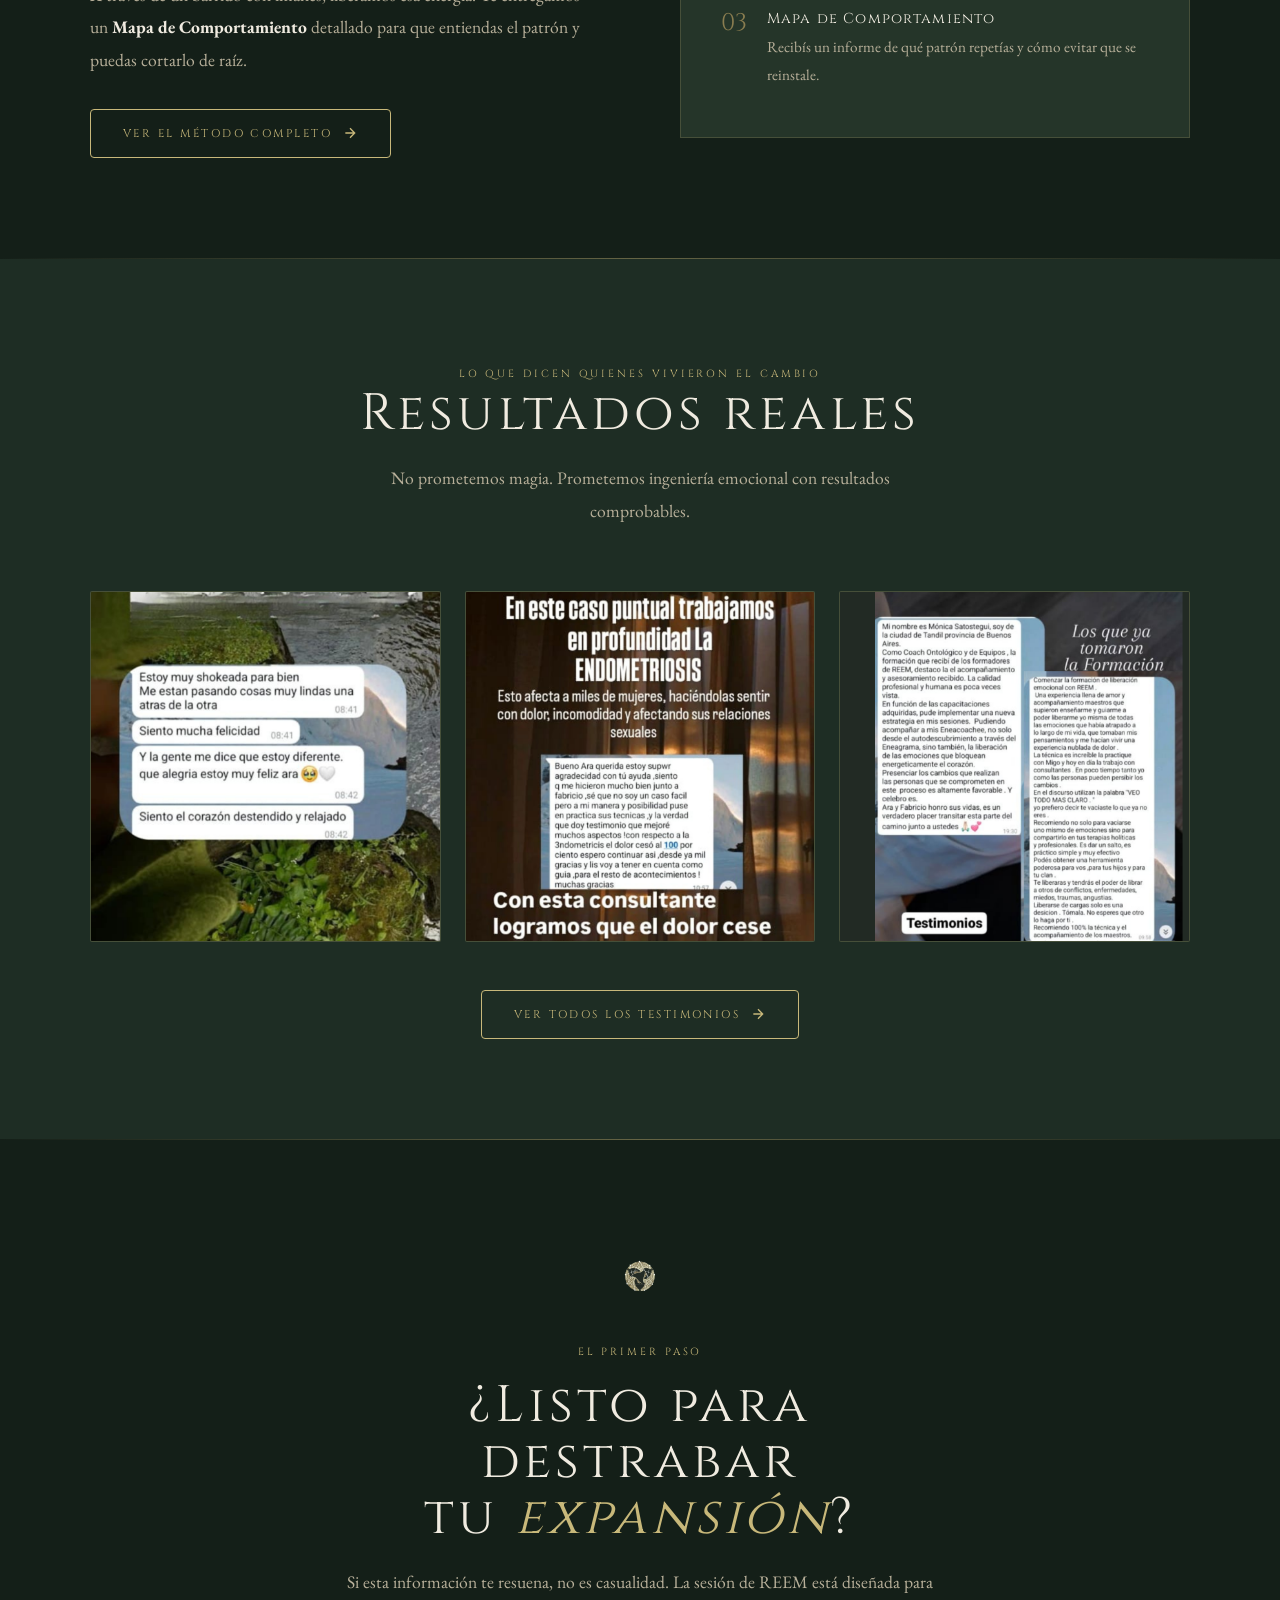
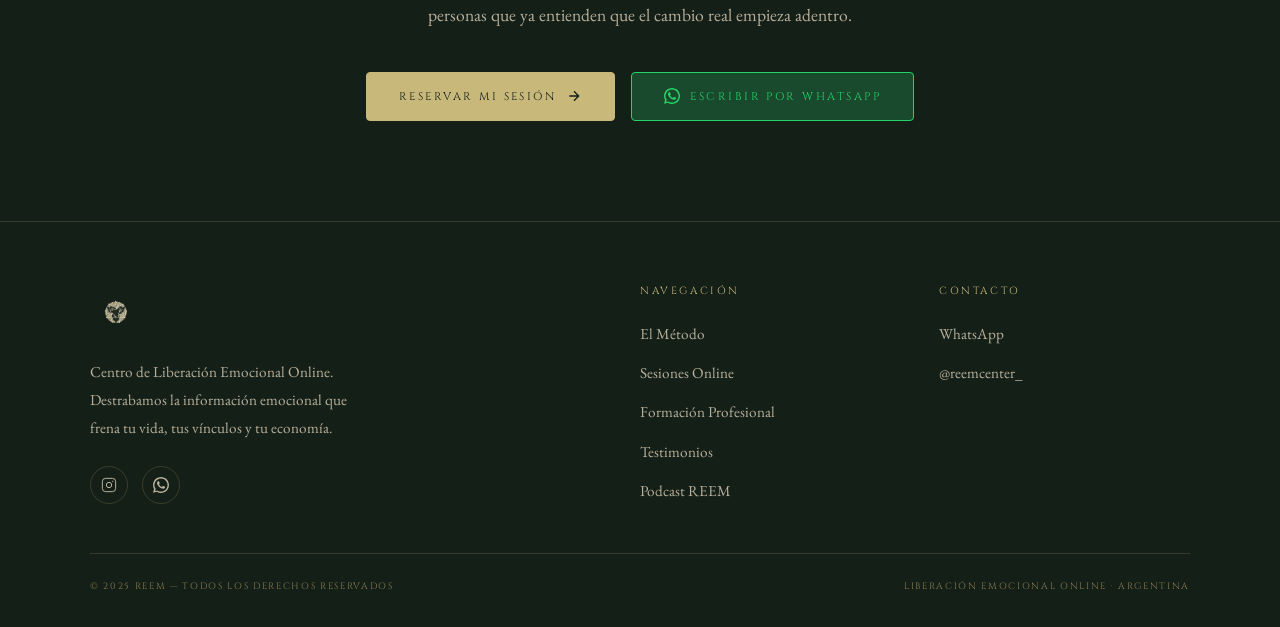
==== commit 63ac0088: "Update HTML files and CSS for mobile responsive redesign" ====
--- a/index.html
+++ b/index.html
@@ -5,8 +5,71 @@
   <meta name="viewport" content="width=device-width, initial-scale=1.0" />
   <title>REEM — Liberación Emocional & Orden Interno</title>
   <meta name="description" content="REEM es un centro de Liberación Emocional Online que combina biomagnetismo, biología emocional y el Código del Dr. Nelson para destrabar tu vida, negocios y vínculos." />
-  <link rel="icon" type="image/png" href="assets/img/logo.png" />
+  <meta name="keywords" content="liberación emocional, biomagnetismo, código emocional, Dr. Bradley Nelson, terapia emocional online, liberación energética, sanación emocional, REEM, sesiones online, formación profesional" />
+  <meta name="author" content="REEM" />
+  <meta name="robots" content="index, follow" />
+  <link rel="canonical" href="https://reem.com.ar/" />
+
+  <!-- Open Graph / Facebook -->
+  <meta property="og:type" content="website" />
+  <meta property="og:url" content="https://reem.com.ar/" />
+  <meta property="og:title" content="REEM — Liberación Emocional & Orden Interno" />
+  <meta property="og:description" content="Centro de Liberación Emocional Online. Destrabamos la información emocional que frena tu vida, tus vínculos y tu economía." />
+  <meta property="og:image" content="https://reem.com.ar/assets/img/logo.png" />
+  <meta property="og:locale" content="es_AR" />
+  <meta property="og:site_name" content="REEM" />
+
+  <!-- Twitter -->
+  <meta name="twitter:card" content="summary_large_image" />
+  <meta name="twitter:url" content="https://reem.com.ar/" />
+  <meta name="twitter:title" content="REEM — Liberación Emocional & Orden Interno" />
+  <meta name="twitter:description" content="Centro de Liberación Emocional Online. Destrabamos la información emocional que frena tu vida, tus vínculos y tu economía." />
+  <meta name="twitter:image" content="https://reem.com.ar/assets/img/logo.png" />
+
+  <!-- Theme & PWA -->
+  <meta name="theme-color" content="#141f18" />
+  <meta name="apple-mobile-web-app-capable" content="yes" />
+  <meta name="apple-mobile-web-app-status-bar-style" content="black-translucent" />
+  <meta name="apple-mobile-web-app-title" content="REEM" />
+
+  <!-- Preconnect for performance -->
+  <link rel="preconnect" href="https://fonts.googleapis.com" />
+  <link rel="preconnect" href="https://fonts.gstatic.com" crossorigin />
+  <link rel="dns-prefetch" href="https://wa.me" />
+
+  <!-- Favicon -->
+  <link rel="icon" type="image/png" sizes="32x32" href="assets/img/logo.png" />
+  <link rel="icon" type="image/png" sizes="16x16" href="assets/img/logo.png" />
+  <link rel="apple-touch-icon" sizes="180x180" href="assets/img/logo.png" />
+  <link rel="manifest" href="manifest.json" />
+
+  <!-- Styles -->
   <link rel="stylesheet" href="assets/css/style.css" />
+
+  <!-- Schema.org Structured Data -->
+  <script type="application/ld+json">
+  {
+    "@context": "https://schema.org",
+    "@type": "HealthAndBeautyBusiness",
+    "name": "REEM",
+    "description": "Centro de Liberación Emocional Online. Destrabamos la información emocional que frena tu vida, tus vínculos y tu economía.",
+    "url": "https://reem.com.ar",
+    "telephone": "+5493513995002",
+    "address": {
+      "@type": "PostalAddress",
+      "addressCountry": "AR"
+    },
+    "areaServed": {
+      "@type": "Country",
+      "name": "Argentina"
+    },
+    "sameAs": [
+      "https://www.instagram.com/reemcenter_/"
+    ],
+    "priceRange": "$$",
+    "openingHours": "Mo-Fr 09:00-19:00"
+  }
+  </script>
 </head>
 <body>
 
@@ -55,7 +118,7 @@
   <!-- HERO -->
   <section class="hero">
     <div class="hero__bg"></div>
-    <img class="hero__geometry" src="assets/img/logo.png" alt="" aria-hidden="true" />
+    <img class="hero__geometry" src="assets/img/logo.png" alt="" role="presentation" loading="eager" decoding="async" />
     <div class="container">
       <div class="hero__content">
         <div class="hero__eyebrow">
@@ -187,7 +250,7 @@
   <!-- MÉTODO PREVIEW -->
   <section style="background: var(--bg-deep);">
     <div class="container">
-      <div style="display: grid; grid-template-columns: 1fr 1fr; gap: 80px; align-items: center;">
+      <div class="metodo-grid">
         <div class="fade-in">
           <span class="label" style="display:block; margin-bottom:16px;">La diferencia de REEM</span>
           <h2 style="margin-bottom: 24px;">No es terapia.<br>Es <em style="color:var(--gold); font-style:italic;">ingeniería emocional.</em></h2>
@@ -231,12 +294,6 @@
         </div>
       </div>
     </div>
-
-    <style>
-      @media (max-width: 800px) {
-        .metodo-grid { grid-template-columns: 1fr !important; }
-      }
-    </style>
   </section>
 
   <div class="divider"></div>
@@ -251,13 +308,13 @@
       </div>
       <div class="testimonials-grid">
         <div class="testi-card fade-in">
-          <img src="assets/img/testi-1.png" alt="Testimonio 1 REEM" />
+          <img src="assets/img/testi-1.png" alt="Testimonio 1 REEM" loading="lazy" decoding="async" />
         </div>
         <div class="testi-card fade-in fade-in-delay-1">
-          <img src="assets/img/testi-2.png" alt="Testimonio endometriosis REEM" />
+          <img src="assets/img/testi-2.png" alt="Testimonio endometriosis REEM" loading="lazy" decoding="async" />
         </div>
         <div class="testi-card fade-in fade-in-delay-2">
-          <img src="assets/img/testi-6.png" alt="Testimonio formación REEM" />
+          <img src="assets/img/testi-6.png" alt="Testimonio formación REEM" loading="lazy" decoding="async" />
         </div>
       </div>
       <div style="text-align:center; margin-top: 48px;">
@@ -275,7 +332,7 @@
   <section style="background: var(--bg-deep); text-align: center;">
     <div class="container">
       <div style="max-width:600px; margin: 0 auto;" class="fade-in">
-        <img src="assets/img/logo.png" alt="Logo REEM" style="width:72px; margin: 0 auto 32px;" />
+        <img src="assets/img/logo.png" alt="Logo REEM" width="72" height="72" style="width:72px; margin: 0 auto 32px;" loading="lazy" decoding="async" />
         <span class="label" style="display:block; margin-bottom:16px;">El primer paso</span>
         <h2 style="margin-bottom:20px;">¿Listo para destrabar<br>tu <em style="color:var(--gold); font-style:italic;">expansión</em>?</h2>
         <p style="color:var(--cream-dim); margin-bottom: 40px;">Si esta información te resuena, no es casualidad. La sesión de REEM está diseñada para personas que ya entienden que el cambio real empieza adentro.</p>
@@ -298,7 +355,7 @@
     <div class="container">
       <div class="footer__grid">
         <div class="footer__brand">
-          <img src="assets/img/logo.png" alt="REEM Logo" />
+          <img src="assets/img/logo.png" alt="REEM Logo" width="52" height="52" loading="lazy" decoding="async" />
           <p>Centro de Liberación Emocional Online. Destrabamos la información emocional que frena tu vida, tus vínculos y tu economía.</p>
           <div class="footer__social">
             <a href="https://www.instagram.com/reemcenter_/" target="_blank" aria-label="Instagram REEM">
--- a/assets/css/style.css
+++ b/assets/css/style.css
@@ -273,7 +273,7 @@
   z-index: 999;
 }
 .nav__mobile.open { display: flex; }
-.nav__mobile a {
+.nav__mobile a:not(.btn) {
   font-family: var(--font-display);
   font-size: 0.75rem;
   letter-spacing: 0.22em;
@@ -281,7 +281,8 @@
   color: var(--cream-dim);
   transition: color 0.3s;
 }
-.nav__mobile a:hover { color: var(--gold); }
+.nav__mobile a:not(.btn):hover { color: var(--gold); }
+.nav__mobile .btn { margin-top: 8px; }
 
 /* ---- HERO ---- */
 .hero {
@@ -681,21 +682,403 @@
   font-size: 1rem;
 }
 
-/* ---- RESPONSIVE ---- */
+/* ---- LAYOUT UTILITIES ---- */
+.grid-2col {
+  display: grid;
+  grid-template-columns: 1fr 1fr;
+  gap: 64px;
+  align-items: start;
+}
+.grid-hero-2col {
+  display: grid;
+  grid-template-columns: 1fr 1fr;
+  gap: 64px;
+  align-items: center;
+}
+.sessions-grid {
+  display: grid;
+  grid-template-columns: repeat(auto-fit, minmax(280px, 1fr));
+  gap: 24px;
+}
+.mw-text {
+  max-width: 680px;
+  margin-left: auto;
+  margin-right: auto;
+}
+.mw-cta {
+  max-width: 520px;
+  margin-left: auto;
+  margin-right: auto;
+}
+.info-box {
+  background: var(--bg-card);
+  border: 1px solid var(--border);
+  padding: 48px 40px;
+}
+.prep-list {
+  display: flex;
+  flex-direction: column;
+  gap: 24px;
+}
+.prep-item {
+  display: flex;
+  gap: 24px;
+  align-items: flex-start;
+  border-bottom: 1px solid var(--border);
+  padding-bottom: 24px;
+}
+.prep-item:last-child { border-bottom: none; padding-bottom: 0; }
+.prep-num {
+  font-family: var(--font-display);
+  font-size: 2rem;
+  color: var(--gold-dim);
+  flex-shrink: 0;
+  line-height: 1;
+}
+.prep-content h4 {
+  font-family: var(--font-display);
+  font-size: 0.85rem;
+  letter-spacing: 0.1em;
+  text-transform: uppercase;
+  margin-bottom: 8px;
+}
+.content-list {
+  display: flex;
+  flex-direction: column;
+  gap: 20px;
+}
+.content-list-item {
+  display: flex;
+  gap: 16px;
+  align-items: flex-start;
+  border-bottom: 1px solid var(--border);
+  padding-bottom: 20px;
+}
+.content-list-item:last-child { border-bottom: none; padding-bottom: 0; }
+.content-bullet {
+  color: var(--gold);
+  font-size: 1.2rem;
+  flex-shrink: 0;
+}
+.content-item-title {
+  font-family: var(--font-display);
+  font-size: 0.85rem;
+  letter-spacing: 0.08em;
+  text-transform: none;
+  margin-bottom: 6px;
+}
+.info-row {
+  display: flex;
+  flex-direction: column;
+  gap: 16px;
+}
+.info-row-item {
+  display: flex;
+  justify-content: space-between;
+  align-items: center;
+  border-bottom: 1px solid var(--border);
+  padding-bottom: 16px;
+}
+.info-row-item:last-child { border-bottom: none; }
+.info-row-label {
+  font-family: var(--font-display);
+  font-size: 0.65rem;
+  letter-spacing: 0.18em;
+  text-transform: uppercase;
+  color: var(--cream-dim);
+}
+.info-row-value {
+  font-family: var(--font-display);
+  font-size: 0.8rem;
+  color: var(--gold);
+}
+.check-list {
+  display: flex;
+  flex-direction: column;
+  gap: 12px;
+  margin-bottom: 36px;
+  text-align: left;
+}
+.check-item {
+  display: flex;
+  gap: 10px;
+  align-items: center;
+}
+.steps-list {
+  display: flex;
+  flex-direction: column;
+  gap: 2px;
+}
+.step-card {
+  display: grid;
+  grid-template-columns: 80px 1fr;
+  gap: 40px;
+  align-items: start;
+  background: var(--bg-card);
+  border: 1px solid var(--border);
+  padding: 48px 40px;
+}
+.step-num {
+  font-family: var(--font-display);
+  font-size: 4rem;
+  color: var(--gold-dim);
+  line-height: 1;
+}
+.step-body h3 { margin-bottom: 16px; }
+
+/* ---- METODO 2-COL GRID ---- */
+.metodo-grid {
+  display: grid;
+  grid-template-columns: 1fr 1fr;
+  gap: 80px;
+  align-items: center;
+}
+@media (max-width: 800px) {
+  .metodo-grid {
+    grid-template-columns: 1fr;
+    gap: 40px;
+  }
+}
+
+/* ============================================
+   RESPONSIVE — MOBILE FIRST
+   ============================================ */
+
+/* ---- TABLET (≤ 900px) ---- */
 @media (max-width: 900px) {
-  :root { --section-pad: 70px; --nav-h: 70px; }
-  .container { padding: 0 24px; }
+  :root {
+    --section-pad: 64px;
+    --nav-h: 64px;
+  }
+
+  html { font-size: 15px; }
+
+  .container { padding: 0 20px; }
+
+  /* Nav */
   .nav__links, .nav__cta { display: none; }
   .nav__burger { display: flex; }
+  .nav__mobile { padding: 28px 20px; }
+
+  /* Hero */
+  .hero__geometry { width: 55vw; right: -10%; opacity: 0.08; }
+  .hero__content { max-width: 100%; }
+  .hero__actions { flex-wrap: wrap; gap: 12px; }
+
+  /* Utility grids — tablet collapses to 1 col */
+  .grid-2col,
+  .grid-hero-2col { gap: 40px; }
+  .sessions-grid { grid-template-columns: 1fr; }
+
+  /* Cards */
+  .cards-grid {
+    grid-template-columns: repeat(auto-fit, minmax(260px, 1fr));
+  }
+  .card { padding: 36px 28px; }
+
+  /* Testimonials */
+  .testimonials-grid {
+    grid-template-columns: repeat(auto-fit, minmax(260px, 1fr));
+  }
+
+  /* Footer */
   .footer__grid { grid-template-columns: 1fr 1fr; gap: 32px; }
   .footer__brand { grid-column: 1 / -1; }
-}
+
+  /* Stats */
+  .stat { padding: 20px 16px; }
+  .stat__num { font-size: 2.2rem; }
+
+  /* Info box */
+  .info-box { padding: 36px 28px; }
+
+  /* WhatsApp float */
+  .wa-float span { display: none; }
+  .wa-float { padding: 12px; border-radius: 50%; }
+}
+
+/* ---- MOBILE (≤ 600px) ---- */
 @media (max-width: 600px) {
-  :root { --section-pad: 56px; }
-  .hero__geometry { opacity: 0.06; }
-  .hero__actions { flex-direction: column; }
-  .footer__grid { grid-template-columns: 1fr; }
-  .stats-row { gap: 0; }
-  .stat { border-right: none; border-bottom: 1px solid var(--border); }
+  :root {
+    --section-pad: 48px;
+    --nav-h: 60px;
+  }
+
+  html { font-size: 14px; }
+
+  /* Disable custom cursor on touch devices */
+  .cursor-dot, .cursor-ring { display: none; }
+  body { cursor: auto; }
+  button { cursor: pointer; }
+
+  /* Nav */
+  .nav__logo-text { font-size: 0.95rem; letter-spacing: 0.2em; }
+  .nav__logo img { width: 34px; height: 34px; }
+  .nav__mobile { padding: 24px 20px; gap: 20px; }
+
+  /* Typography */
+  h1 { font-size: clamp(2.2rem, 9vw, 3rem); letter-spacing: 0.03em; }
+  h2 { font-size: clamp(1.7rem, 7vw, 2.4rem); letter-spacing: 0.04em; }
+  h3 { font-size: clamp(1.15rem, 5vw, 1.5rem); }
+  p  { font-size: 1rem; line-height: 1.75; }
+
+  .label { font-size: 0.6rem; letter-spacing: 0.2em; }
+
+  /* Buttons */
+  .btn {
+    padding: 12px 22px;
+    font-size: 0.65rem;
+    letter-spacing: 0.16em;
+    width: 100%;
+    justify-content: center;
+  }
+  .hero__actions { flex-direction: column; gap: 10px; }
+  .hero__actions .btn { width: 100%; }
+
+  /* Hero */
+  .hero { min-height: 100svh; padding-top: var(--nav-h); }
+  .hero__geometry { display: none; }
+  .hero__content { max-width: 100%; }
+  .hero__sub { font-size: 1rem; margin-bottom: 36px; }
+  .hero__eyebrow { margin-bottom: 20px; }
+  .hero h1 { margin-bottom: 18px; }
+  .hero__scroll { display: none; }
+
+  /* Section header */
+  .section-header { margin-bottom: 40px; }
+  .section-header h2 { margin-bottom: 14px; }
+  .section-header p { font-size: 0.95rem; }
+
+  /* Utility grids — full collapse on mobile */
+  .grid-2col,
+  .grid-hero-2col {
+    grid-template-columns: 1fr;
+    gap: 32px;
+  }
+  .sessions-grid {
+    grid-template-columns: 1fr;
+  }
+  .mw-text, .mw-cta { max-width: 100%; }
+  .info-box { padding: 28px 20px; }
+
+  /* Cards — single column */
+  .cards-grid {
+    grid-template-columns: 1fr;
+    gap: 1px;
+  }
+  .card {
+    padding: 32px 22px;
+  }
+  .card__num { font-size: 2.8rem; bottom: 14px; right: 18px; }
+
+  /* Steps card for mobile */
+  .step-card {
+    grid-template-columns: 1fr;
+    gap: 16px;
+    padding: 32px 22px;
+  }
+  .step-num { font-size: 3rem; }
+
+  /* Testimonials — single column */
+  .testimonials-grid {
+    grid-template-columns: 1fr;
+    gap: 16px;
+  }
+  .testi-card img { max-height: 260px; }
+
+  /* Stats strip */
+  .stats-row { flex-direction: column; gap: 0; }
+  .stat {
+    border-right: none;
+    border-bottom: 1px solid var(--border);
+    padding: 20px 16px;
+    min-width: unset;
+    width: 100%;
+  }
   .stat:last-child { border-bottom: none; }
-}
+  .stat__num { font-size: 2.4rem; }
+
+  /* Page hero (inner pages) */
+  .page-hero { min-height: 30vh; padding-bottom: 36px; }
+  .page-hero h1 { font-size: clamp(2rem, 8vw, 2.8rem); }
+
+  /* Footer */
+  .footer { padding: 48px 0 24px; }
+  .footer__grid { grid-template-columns: 1fr; gap: 28px; }
+  .footer__bottom {
+    flex-direction: column;
+    align-items: flex-start;
+    gap: 8px;
+  }
+
+  /* Accordion */
+  .accordion-header { font-size: 0.78rem; padding: 20px 0; }
+
+  /* WhatsApp float */
+  .wa-float {
+    bottom: 20px;
+    right: 16px;
+    padding: 11px;
+    border-radius: 50%;
+    gap: 0;
+  }
+  .wa-float span { display: none; }
+  .wa-float svg { width: 22px; height: 22px; }
+
+  /* Fix inline-style grids used in HTML pages */
+  /* Sesiones — cards grid */
+  [style*="grid-template-columns:repeat(auto-fit,minmax(280px"] {
+    grid-template-columns: 1fr !important;
+  }
+  /* Formacion — 2 col layout */
+  [style*="grid-template-columns:1fr 1fr"] {
+    grid-template-columns: 1fr !important;
+    gap: 32px !important;
+  }
+  /* Metodo 2-col */
+  [style*="grid-template-columns: 1fr 1fr"] {
+    grid-template-columns: 1fr !important;
+    gap: 32px !important;
+  }
+  /* Podcast hero grid */
+  [style*="grid-template-columns:1fr 1fr"] {
+    grid-template-columns: 1fr !important;
+    gap: 24px !important;
+  }
+  /* Hide decorative second-column images on mobile */
+  [style*="text-align:center"] > img[style*="max-width:320px"] {
+    max-width: 160px !important;
+    margin: 0 auto !important;
+  }
+
+  /* Prevent horizontal overflow from fixed-width elements */
+  * { max-width: 100%; }
+  img { max-width: 100%; }
+
+  /* Box styles that have fixed widths — make fluid */
+  [style*="max-width:680px"],
+  [style*="max-width:720px"],
+  [style*="max-width:640px"],
+  [style*="max-width:520px"],
+  [style*="max-width:420px"] {
+    max-width: 100% !important;
+  }
+
+  /* Inline flex rows that break on small screens */
+  .hero__eyebrow { gap: 10px; }
+  .hero__eyebrow-line { width: 32px; }
+}
+
+/* ---- VERY SMALL (≤ 380px) ---- */
+@media (max-width: 380px) {
+  :root { --section-pad: 40px; }
+  html { font-size: 13px; }
+  .container { padding: 0 16px; }
+  h1 { font-size: 2rem; }
+  h2 { font-size: 1.65rem; }
+  .btn { padding: 11px 16px; font-size: 0.6rem; }
+  .card { padding: 28px 18px; }
+  .stat__num { font-size: 2rem; }
+  .wa-float { bottom: 14px; right: 12px; padding: 10px; }
+}
+
